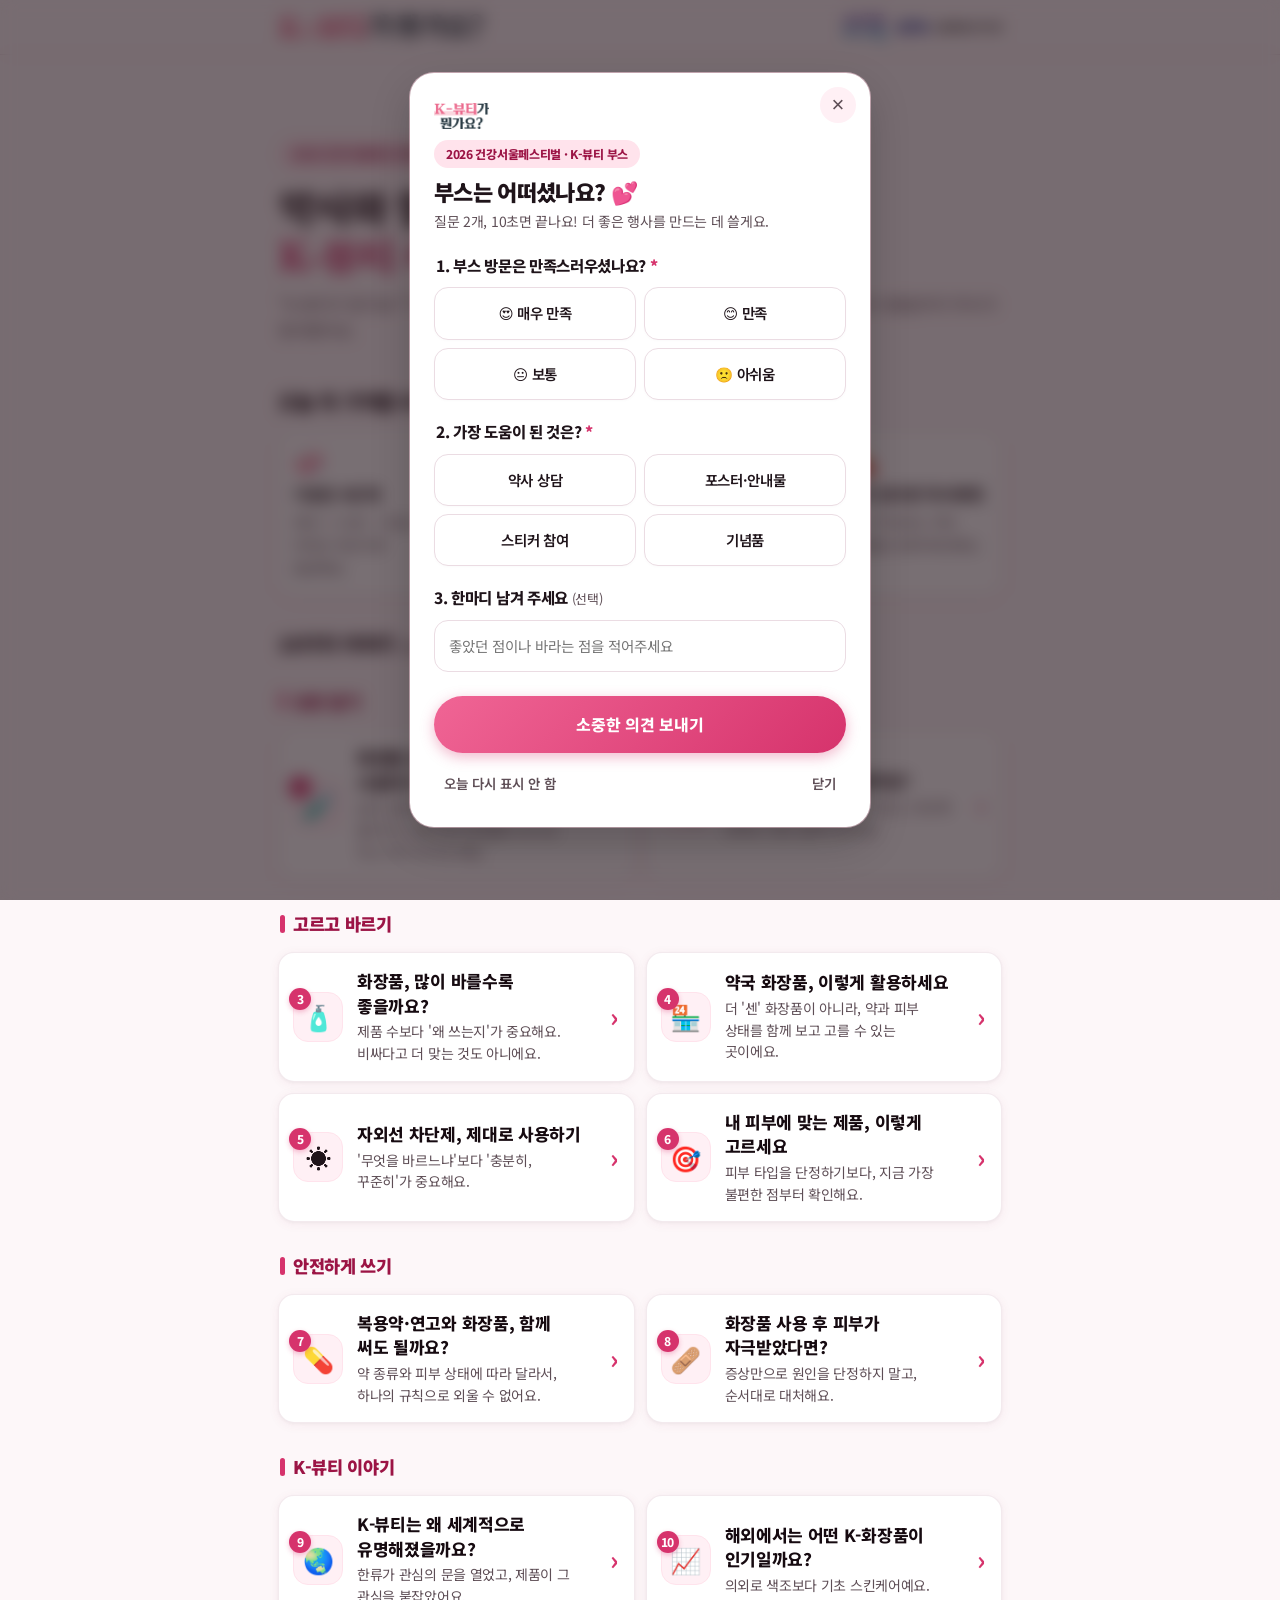
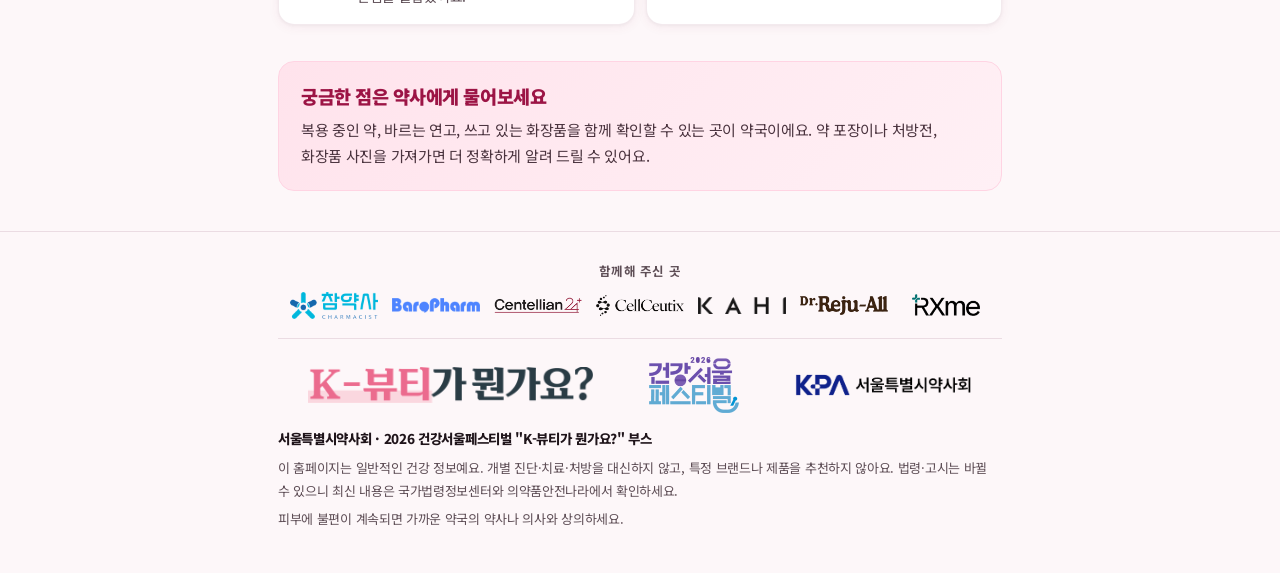
==== index.html @ fcad5fd5 "Footer: one-line booth logo, wider spacing Co-Authored-By: Claude Opus 5.5 (1M context) <noreply@ant" ====
<!doctype html>
<html lang="ko">
<head>
<meta charset="utf-8">
<meta name="viewport" content="width=device-width, initial-scale=1, viewport-fit=cover">
<title>약사와 함께 읽는 K-뷰티</title>
<meta name="description" content="K-뷰티 부스에서 본 내용, 자세히 만나보세요. 서울특별시약사회가 정리한 화장품 성분·사용법 안내예요.">
<meta property="og:title" content="약사와 함께 읽는 K-뷰티">
<meta property="og:image" content="https://spafesta.github.io/kbeauty2026/assets/og-image.png">
<meta property="og:image:width" content="1200">
<meta property="og:image:height" content="630">
<meta name="twitter:card" content="summary_large_image">
<meta name="twitter:image" content="https://spafesta.github.io/kbeauty2026/assets/og-image.png">
<meta property="og:description" content="K-뷰티 부스에서 본 내용, 자세히 만나보세요. 서울특별시약사회가 정리한 화장품 성분·사용법 안내예요.">
<meta name="theme-color" content="#fff8fa">
<link rel="icon" href="assets/icon.svg" type="image/svg+xml">
<link rel="preconnect" href="https://fonts.googleapis.com">
<link rel="preconnect" href="https://fonts.gstatic.com" crossorigin>
<link rel="stylesheet" href="https://fonts.googleapis.com/css2?family=Noto+Sans+KR:wght@400;500;700;900&display=swap">
<link rel="stylesheet" href="https://fonts.googleapis.com/css2?family=Hahmlet:wght@700&display=swap&text=%EC%95%BD%EC%82%AC%EC%99%80%20%ED%95%A8%EA%BB%98%20%EC%9D%BD%EB%8A%94K-%EB%B7%B0%ED%8B%B0%EC%82%AC%EC%9A%A9%EC%84%A4%EB%AA%85%EC%84%9C">
<link rel="stylesheet" href="assets/style.css?v=1016d">
<script>
/* 예전 주소(index.html#routine)로 들어와도 해당 이야기로 보내 줘요 */
(function () {
  var id = decodeURIComponent(location.hash.slice(1));
  if (/^(ingredients|ingredients-more|routine|pharmacy|sunscreen|skin-concerns|medicine|irritation|why-kbeauty|popular)$/.test(id)) location.replace(id + '.html');
})();
</script>
</head>
<body>
<a class="skip" href="#main">본문 바로가기</a>
<header class="appbar">
<div class="wrap appbar-in">
<a class="brand" href="index.html"><img src="assets/logo-kbeauty-1line.png" alt="K-뷰티가 뭔가요?" class="bar-kb"></a>
<div class="bar-orgs"><img src="assets/logo-festival.png" alt="2026 건강서울페스티벌" class="bar-fest"><img src="assets/logo-kpa.png" alt="서울특별시약사회" class="bar-kpa"></div>
</div>
</header>

<main id="main" class="wrap">
<section class="hero">
<span class="eyebrow">2026 건강서울페스티벌 · 서울특별시약사회 "K-뷰티가 뭔가요?" 부스</span>
<h1>약사와 함께 읽는<br><span>K-뷰티 사용 설명서</span></h1>
<p class="lead">"K-뷰티가 뭔가요?" 부스에서 본 내용을 여기서 자세히 만나보세요. 화장품 성분부터 올바른 사용법까지 약사가 정리했어요.</p>
</section>

<h2 class="sec-title">오늘 꼭 기억할 4가지</h2>
<ul class="key-grid">
<li><span class="ic" aria-hidden="true">🧼</span><b>기본은 4단계</b>세안 → 수분 → 보습 → 자외선 차단이면 충분해요.</li>
<li><span class="ic" aria-hidden="true">🧪</span><b>새 제품은 하나씩</b>팔 안쪽에 먼저 발라 보고, 한 번에 하나씩 시작해요.</li>
<li><span class="ic" aria-hidden="true">☀️</span><b>선크림은 넉넉히</b>얼굴 전체에 손가락 두 마디, 야외에선 약 2시간마다.</li>
<li><span class="ic" aria-hidden="true">💊</span><b>약이 있다면 약사에게</b>먹는 약·바르는 약과 화장품은 함께 확인해요.</li>
</ul>

<h2 class="sec-title">10가지 이야기 <small>궁금한 주제를 눌러 보세요</small></h2>

<p class="group-label">성분 알기</p>
<div class="cards">
<a class="tcard" href="ingredients.html"><span class="ico" aria-hidden="true">🧪<em>1</em></span><span><b>화장품 성분, 제대로 알고 사용하기</b><small>같은 성분도 어디에, 얼마나 들어가느냐에 따라 화장품이 되기도 하고 약이 되기도 해요.</small></span></a>
<a class="tcard" href="ingredients-more.html"><span class="ico" aria-hidden="true">🔍<em>2</em></span><span><b>성분, 조금 더 알아볼까요?</b><small>이름이 달라도 같은 성분이 있고, 비슷해 보여도 다른 성분이 있어요.</small></span></a>
</div>

<p class="group-label">고르고 바르기</p>
<div class="cards">
<a class="tcard" href="routine.html"><span class="ico" aria-hidden="true">🧴<em>3</em></span><span><b>화장품, 많이 바를수록 좋을까요?</b><small>제품 수보다 '왜 쓰는지'가 중요해요. 비싸다고 더 맞는 것도 아니에요.</small></span></a>
<a class="tcard" href="pharmacy.html"><span class="ico" aria-hidden="true">🏪<em>4</em></span><span><b>약국 화장품, 이렇게 활용하세요</b><small>더 '센' 화장품이 아니라, 약과 피부 상태를 함께 보고 고를 수 있는 곳이에요.</small></span></a>
<a class="tcard" href="sunscreen.html"><span class="ico" aria-hidden="true">☀️<em>5</em></span><span><b>자외선 차단제, 제대로 사용하기</b><small>'무엇을 바르느냐'보다 '충분히, 꾸준히'가 중요해요.</small></span></a>
<a class="tcard" href="skin-concerns.html"><span class="ico" aria-hidden="true">🎯<em>6</em></span><span><b>내 피부에 맞는 제품, 이렇게 고르세요</b><small>피부 타입을 단정하기보다, 지금 가장 불편한 점부터 확인해요.</small></span></a>
</div>

<p class="group-label">안전하게 쓰기</p>
<div class="cards">
<a class="tcard" href="medicine.html"><span class="ico" aria-hidden="true">💊<em>7</em></span><span><b>복용약·연고와 화장품, 함께 써도 될까요?</b><small>약 종류와 피부 상태에 따라 달라서, 하나의 규칙으로 외울 수 없어요.</small></span></a>
<a class="tcard" href="irritation.html"><span class="ico" aria-hidden="true">🩹<em>8</em></span><span><b>화장품 사용 후 피부가 자극받았다면?</b><small>증상만으로 원인을 단정하지 말고, 순서대로 대처해요.</small></span></a>
</div>

<p class="group-label">K-뷰티 이야기</p>
<div class="cards">
<a class="tcard" href="why-kbeauty.html"><span class="ico" aria-hidden="true">🌏<em>9</em></span><span><b>K-뷰티는 왜 세계적으로 유명해졌을까요?</b><small>한류가 관심의 문을 열었고, 제품이 그 관심을 붙잡았어요.</small></span></a>
<a class="tcard" href="popular.html"><span class="ico" aria-hidden="true">📈<em>10</em></span><span><b>해외에서는 어떤 K-화장품이 인기일까요?</b><small>의외로 색조보다 기초 스킨케어예요.</small></span></a>
</div>

<section class="ask">
<h2>궁금한 점은 약사에게 물어보세요</h2>
<p>복용 중인 약, 바르는 연고, 쓰고 있는 화장품을 함께 확인할 수 있는 곳이 약국이에요. 약 포장이나 처방전, 화장품 사진을 가져가면 더 정확하게 알려 드릴 수 있어요.</p>
</section>
</main>

<footer class="foot"><div class="wrap">
<section class="sponsors" aria-label="함께해 주신 곳"><p class="sp-title">함께해 주신 곳</p><ul class="sp-list"><li><img src="assets/sponsors/01-charmacist.png" alt="참약사" loading="lazy"></li><li><img src="assets/sponsors/02-baropharm.png" alt="바로팜" loading="lazy"></li><li><img src="assets/sponsors/03-centellian24.png" alt="센텔리안24" loading="lazy"></li><li><img src="assets/sponsors/04-cellceutix.png" alt="셀슈틱스" loading="lazy"></li><li><img src="assets/sponsors/05-kahi.png" alt="가히" loading="lazy"></li><li><img src="assets/sponsors/06-dr-reju-all.png" alt="닥터리쥬올" loading="lazy"></li><li><img src="assets/sponsors/07-rxme.png" alt="알엑스미" loading="lazy"></li></ul></section>
<div class="logos foot-logos"><img src="assets/logo-kbeauty-1line.png" alt="K-뷰티가 뭔가요?" class="lg-kbs"><img src="assets/logo-festival.png" alt="2026 건강서울페스티벌" class="lg-fest"><img src="assets/logo-kpa.png" alt="서울특별시약사회" class="lg-kpa"></div>
<p class="org">서울특별시약사회 · 2026 건강서울페스티벌 "K-뷰티가 뭔가요?" 부스</p>
<p>이 홈페이지는 일반적인 건강 정보예요. 개별 진단·치료·처방을 대신하지 않고, 특정 브랜드나 제품을 추천하지 않아요. 법령·고시는 바뀔 수 있으니 최신 내용은 국가법령정보센터와 의약품안전나라에서 확인하세요.</p>
<p>피부에 불편이 계속되면 가까운 약국의 약사나 의사와 상의하세요.</p>
</div></footer>
<div class="survey" id="survey" hidden role="dialog" aria-modal="true" aria-labelledby="sv-title">
  <div class="sv-box">
    <button type="button" class="sv-x" id="sv-close" aria-label="닫기">×</button>
    <div id="sv-content">
      <img src="assets/logo-kbeauty.png" alt="K-뷰티가 뭔가요?" class="sv-kb">
<p class="sv-eyebrow">2026 건강서울페스티벌 · K-뷰티 부스</p>
      <h2 id="sv-title">부스는 어떠셨나요? 💕</h2>
      <p class="sv-sub">질문 2개, 10초면 끝나요! 더 좋은 행사를 만드는 데 쓸게요.</p>
      
      <!-- 숨김 iframe으로 백그라운드 전송 (CORS 차단 없이 구글폼에 100% 정상 저장) -->
      <iframe name="sv_hidden_frame" id="sv_hidden_frame" style="display:none;" aria-hidden="true"></iframe>

      <form id="sv-form" action="https://docs.google.com/forms/d/e/1FAIpQLSfaYmOX0_X5eqYm0w0gfnd2gLEqZD7apLxWpa7fwV1RPJ5GwA/formResponse" method="POST" target="sv_hidden_frame">
        <fieldset class="sv-group">
          <legend>1. 부스 방문은 만족스러우셨나요? <span class="req">*</span></legend>
          <div class="sv-opts">
            <label><input type="radio" name="entry.274961324" value="매우 만족" required><span>😍 매우 만족</span></label>
            <label><input type="radio" name="entry.274961324" value="만족"><span>😊 만족</span></label>
            <label><input type="radio" name="entry.274961324" value="보통"><span>😐 보통</span></label>
            <label><input type="radio" name="entry.274961324" value="아쉬움"><span>🙁 아쉬움</span></label>
          </div>
        </fieldset>

        <fieldset class="sv-group">
          <legend>2. 가장 도움이 된 것은? <span class="req">*</span></legend>
          <div class="sv-opts">
            <label><input type="radio" name="entry.1453852925" value="약사 상담" required><span>약사 상담</span></label>
            <label><input type="radio" name="entry.1453852925" value="포스터·안내물"><span>포스터·안내물</span></label>
            <label><input type="radio" name="entry.1453852925" value="스티커 참여"><span>스티커 참여</span></label>
            <label><input type="radio" name="entry.1453852925" value="기념품"><span>기념품</span></label>
          </div>
        </fieldset>

        <div class="sv-group">
          <label class="sv-text" for="sv-q3">3. 한마디 남겨 주세요 <small>(선택)</small></label>
          <input id="sv-q3" name="entry.917182338" type="text" maxlength="200" placeholder="좋았던 점이나 바라는 점을 적어주세요">
        </div>

        <button type="submit" class="sv-send" id="sv-btn">소중한 의견 보내기</button>
        <div class="sv-foot-btns">
          <button type="button" class="sv-today" id="sv-today">오늘 다시 표시 안 함</button>
          <button type="button" class="sv-close-btn" id="sv-close-text">닫기</button>
        </div>
      </form>
    </div>

    <div id="sv-done" hidden class="sv-done-box">
      <div class="sv-heart">💖</div>
      <h3>소중한 의견 고마워요!</h3>
      <p>보내주신 피드백은 더 유익하고 친절한 부스를 만드는 데 큰 힘이 돼요.</p>
    </div>
  </div>
</div>

<script>
(function () {
  var KEY = "kb2026-survey-done";
  var box = document.getElementById("survey");
  var form = document.getElementById("sv-form");
  var content = document.getElementById("sv-content");
  var done = document.getElementById("sv-done");

  function getTodayStr() {
    var d = new Date();
    var m = (d.getMonth() + 1).toString().padStart(2, '0');
    var day = d.getDate().toString().padStart(2, '0');
    return d.getFullYear() + '-' + m + '-' + day;
  }

  function shouldHide() {
    try {
      if (location.search.indexOf("survey") !== -1 || location.search.indexOf("test") !== -1) {
        localStorage.removeItem(KEY);
        return false;
      }
      var val = localStorage.getItem(KEY);
      if (!val) return false;
      if (val === "sent") return true;         // 이미 제출 완료
      if (val === getTodayStr()) return true;  // 오늘 다시 표시 안 함 설정됨
      return false;
    } catch (e) {
      return false;
    }
  }

  // 단순 닫기 (새로고침하면 다시 뜸)
  function closeTemp() {
    box.hidden = true;
    document.body.classList.remove("sv-lock");
  }

  // 오늘 다시 보지 않기
  function closeForToday() {
    box.hidden = true;
    document.body.classList.remove("sv-lock");
    try { localStorage.setItem(KEY, getTodayStr()); } catch (e) {}
  }

  if (shouldHide()) return;

  setTimeout(function () { 
    box.hidden = false; 
    document.body.classList.add("sv-lock"); 
  }, 700);

  // X버튼, 닫기 텍스트, 배경 클릭, ESC 키는 단순 닫기 (새로고침 시 다시 노출)
  document.getElementById("sv-close").onclick = closeTemp;
  document.getElementById("sv-close-text").onclick = closeTemp;
  box.addEventListener("click", function (e) { if (e.target === box) closeTemp(); });
  document.addEventListener("keydown", function (e) { if (e.key === "Escape" && !box.hidden) closeTemp(); });

  // 오늘 다시 표시 안 함 버튼
  document.getElementById("sv-today").onclick = closeForToday;

  // 폼 전송: 브라우저 기본 전송이 hidden iframe을 타겟으로 실행됨
  var submitted = false;
  form.addEventListener("submit", function () {
    submitted = true;
    var btn = document.getElementById("sv-btn");
    btn.disabled = true;
    btn.textContent = "전송하는 중...";

    // 완료 화면 전환 및 영구 제출완료 마킹
    content.hidden = true;
    done.hidden = false;
    try { localStorage.setItem(KEY, "sent"); } catch (e) {}
    setTimeout(function () {
      box.hidden = true;
      document.body.classList.remove("sv-lock");
    }, 1800);
  });
})();
</script>
</body>
</html>
---- assets/style.css ----
/* 약사와 함께 읽는 K-뷰티 — 모바일 우선 초고가독성 디자인 시스템
   구조: 1.토큰 2.기본 3.상단바 4.홈 5.주제 헤더 6.본문 부품(가독성 강화) 7.하단 8.PC 반응형 */

/* 1. 디자인 토큰 */
:root {
  --bg: #fdf7f9;
  --surface: #ffffff;
  --ink: #1f141a;          /* 본문 텍스트: 선명하고 짙은 웜블랙 (가독성 최우선) */
  --muted: #5e4e56;        /* 보조 텍스트: 대비 강화 (흐릿함 제거) */
  --line: #ebdce3;
  --brand: #d6336c;
  --brand-deep: #9c1445;
  --brand-soft: #ffe3ec;
  --brand-tint: #fff0f5;
  --warn: #c2410c;
  --warn-soft: #fff3eb;
  --ok: #238551;
  --ok-soft: #eafaf1;
  --danger: #c92a2a;
  --radius: 16px;
  --shadow: 0 2px 12px rgba(130, 30, 75, .06), 0 1px 3px rgba(0, 0, 0, .04);
  --font: "Noto Sans KR", -apple-system, BlinkMacSystemFont, "Apple SD Gothic Neo", "Malgun Gothic", system-ui, sans-serif;
  --bar-h: 54px;
  color-scheme: light;
}

/* 2. 기본 & 모바일 타이포그래피 */
* { box-sizing: border-box; }
html {
  -webkit-text-size-adjust: 100%;
  scroll-behavior: smooth;
  scroll-padding-top: calc(var(--bar-h) + 54px);
}
body {
  margin: 0;
  background: var(--bg);
  color: var(--ink);
  font-family: var(--font);
  font-size: 16.5px;
  line-height: 1.8;
  letter-spacing: -0.018em;  /* 한글 특유의 글자 벌어짐을 잡아주어 독서 피로도 감소 */
  word-break: keep-all;
  overflow-wrap: break-word;
  -webkit-tap-highlight-color: transparent;
}
img, svg { max-width: 100%; }
a { color: var(--brand-deep); text-underline-offset: 3px; }
a:focus-visible, button:focus-visible, summary:focus-visible { outline: 3px solid var(--brand); outline-offset: 2px; border-radius: 8px; }
h1, h2, h3, h4 { margin: 0; line-height: 1.4; text-wrap: balance; letter-spacing: -0.025em; }
p { margin: 0 0 14px; }
ul, ol { margin: 0 0 14px; }
b, strong { font-weight: 700; color: #160a10; }
.wrap { width: 100%; max-width: 660px; margin: 0 auto; padding-inline: 18px; }
.skip { position: absolute; left: -999px; top: 0; background: #fff; padding: 8px 12px; z-index: 50; }
.skip:focus { left: 8px; }
.note { font-size: 14.5px; color: var(--muted); line-height: 1.65; margin: 8px 0 14px; }
@media (prefers-reduced-motion: reduce) { html { scroll-behavior: auto; } * { animation: none !important; transition: none !important; } }

/* 3. 상단 고정바 (앱바 & 목차 칩) */
.appbar {
  position: sticky;
  top: 0;
  z-index: 30;
  background: rgba(253, 247, 249, .95);
  backdrop-filter: blur(14px);
  -webkit-backdrop-filter: blur(14px);
  border-bottom: 1px solid var(--line);
  padding-top: env(safe-area-inset-top, 0px);
}
.appbar-in { display: flex; align-items: center; gap: 10px; height: var(--bar-h); }
.brand { display: flex; align-items: center; gap: 8px; color: var(--ink); text-decoration: none; font-size: 15px; font-weight: 500; min-width: 0; }
.brand svg { width: 24px; height: 24px; color: var(--brand); flex: none; }
.brand b { color: var(--brand); font-weight: 900; }
.back {
  display: grid;
  place-items: center;
  width: 42px;
  height: 42px;
  border-radius: 50%;
  background: var(--surface);
  border: 1px solid var(--line);
  box-shadow: 0 2px 6px rgba(0, 0, 0, .04);
  color: var(--ink);
  text-decoration: none;
  font-size: 22px;
  font-weight: 700;
  flex: none;
}
.back:active { transform: scale(.95); }
.appbar-title { flex: 1; min-width: 0; font-size: 15px; font-weight: 700; white-space: nowrap; overflow: hidden; text-overflow: ellipsis; }
.appbar-pos { flex: none; font-size: 13px; font-weight: 700; color: var(--brand-deep); background: var(--brand-soft); border-radius: 999px; padding: 3px 12px; font-variant-numeric: tabular-nums; }
.progress { height: 3px; background: transparent; }
.progress i { display: block; height: 100%; width: 0; background: linear-gradient(90deg, #f06595, var(--brand)); transition: width .1s linear; }

/* 가로 스크롤 목차 칩 */
.toc { display: flex; gap: 8px; overflow-x: auto; padding: 9px 18px 11px; max-width: 660px; margin: 0 auto; scrollbar-width: none; }
.toc::-webkit-scrollbar { display: none; }
.toc a {
  flex: none;
  padding: 6px 14px;
  border-radius: 999px;
  background: var(--surface);
  border: 1px solid var(--line);
  color: var(--muted);
  text-decoration: none;
  font-size: 13.5px;
  font-weight: 600;
  white-space: nowrap;
  max-width: 220px;
  overflow: hidden;
  text-overflow: ellipsis;
  box-shadow: 0 1px 3px rgba(0, 0, 0, .03);
  transition: all .15s ease;
}
.toc a.on {
  background: var(--brand);
  border-color: var(--brand);
  color: #fff;
  font-weight: 700;
  box-shadow: 0 3px 8px rgba(214, 51, 108, .3);
}
.toc:empty { display: none; }

/* 4. 홈 화면 (index.html) */
.hero { padding: 26px 0 10px; }
.eyebrow {
  display: inline-block;
  font-size: 12.5px;
  font-weight: 700;
  color: var(--brand-deep);
  background: var(--brand-soft);
  border-radius: 999px;
  padding: 4px 14px;
  margin-bottom: 12px;
  letter-spacing: -0.01em;
}
.hero h1 { font-size: clamp(30px, 8.8vw, 40px); font-weight: 900; letter-spacing: -.03em; line-height: 1.25; margin-bottom: 12px; }
.hero h1 span { background: linear-gradient(120deg, #e64980, var(--brand-deep)); -webkit-background-clip: text; background-clip: text; color: transparent; }
.lead { color: var(--muted); font-size: 16px; line-height: 1.65; margin: 0; }

.sec-title { font-size: 20px; font-weight: 900; margin: 34px 0 14px; display: flex; align-items: baseline; gap: 8px; letter-spacing: -.02em; }
.sec-title small { font-size: 13.5px; font-weight: 500; color: var(--muted); }

/* 오늘 꼭 기억할 4가지 타일 */
.key-grid { display: grid; grid-template-columns: 1fr 1fr; gap: 10px; list-style: none; margin: 0; padding: 0; }
.key-grid li {
  background: var(--surface);
  border-radius: var(--radius);
  padding: 16px 14px 14px;
  box-shadow: var(--shadow);
  border: 1px solid rgba(235, 220, 227, .6);
  font-size: 14px;
  line-height: 1.65;
  color: var(--muted);
}
.key-grid li b { display: block; color: var(--ink); font-size: 16px; margin-bottom: 4px; font-weight: 800; }
.key-grid .ic { display: block; font-size: 26px; line-height: 1; margin-bottom: 8px; }

/* 10가지 이야기 섹션 헤더 & 카드 */
.group-label {
  font-size: 17.5px;
  font-weight: 900;
  color: var(--brand-deep);
  margin: 28px 2px 12px;
  letter-spacing: -.02em;
  display: flex;
  align-items: center;
  gap: 8px;
}
.group-label::before {
  content: "";
  display: inline-block;
  width: 5px;
  height: 18px;
  background: var(--brand);
  border-radius: 3px;
}
.cards { display: grid; gap: 11px; }
.tcard {
  display: grid;
  grid-template-columns: 50px 1fr 20px;
  gap: 14px;
  align-items: center;
  background: var(--surface);
  border-radius: var(--radius);
  padding: 16px 16px 16px 14px;
  box-shadow: var(--shadow);
  border: 1px solid rgba(235, 220, 227, .6);
  color: var(--ink);
  text-decoration: none;
  transition: transform .15s ease, box-shadow .15s ease;
}
.tcard:active { transform: scale(.985); background: #fffcfd; }
.tcard .ico {
  width: 50px;
  height: 50px;
  border-radius: 15px;
  background: var(--brand-tint);
  border: 1px solid var(--brand-soft);
  display: grid;
  place-items: center;
  font-size: 25px;
  position: relative;
}
.tcard .ico em {
  position: absolute;
  top: -5px;
  left: -5px;
  min-width: 22px;
  height: 22px;
  border-radius: 999px;
  background: var(--brand);
  color: #fff;
  font: 800 12px/22px var(--font);
  text-align: center;
  padding: 0 4px;
  box-shadow: 0 2px 5px rgba(214, 51, 108, .3);
}
.tcard b { display: block; font-size: 17px; line-height: 1.45; margin-bottom: 3px; font-weight: 800; }
.tcard small { display: block; font-size: 14px; line-height: 1.55; color: var(--muted); }
.tcard::after { content: "›"; font-size: 26px; color: var(--brand); font-weight: 700; text-align: right; }

.ask {
  margin-top: 36px;
  padding: 22px;
  border-radius: var(--radius);
  background: linear-gradient(135deg, #ffe3ec, #fff0f5);
  border: 1px solid #ffd4e3;
}
.ask h2 { font-size: 18.5px; font-weight: 900; margin-bottom: 8px; color: var(--brand-deep); }
.ask p:last-child { margin: 0; font-size: 15px; line-height: 1.7; color: #4a333e; }

/* 5. 주제 상세 페이지 헤더 */
.thead { padding: 24px 0 8px; }
.thead .ico {
  width: 56px;
  height: 56px;
  border-radius: 18px;
  background: var(--surface);
  border: 1px solid var(--line);
  box-shadow: var(--shadow);
  display: grid;
  place-items: center;
  font-size: 28px;
  margin-bottom: 12px;
}
.thead .tag-n { display: inline-block; font-size: 13px; font-weight: 800; color: var(--brand); margin-bottom: 6px; }
.thead h1 { font-size: clamp(24px, 6.8vw, 30px); font-weight: 900; letter-spacing: -.03em; margin-bottom: 8px; }
.thead .lead { font-size: 16px; color: var(--muted); line-height: 1.65; }

/* 🌟 핵심 3줄 요약 박스 (시인성 극대화) */
.keybox {
  margin-top: 20px;
  background: linear-gradient(165deg, #d6336c 0%, #9c1445 100%);
  color: #ffffff;
  border-radius: var(--radius);
  padding: 20px 20px 10px;
  box-shadow: 0 10px 26px rgba(156, 20, 69, .24);
}
.kb-title {
  font-size: 13px;
  font-weight: 800;
  letter-spacing: .08em;
  color: #ffdce6;
  margin-bottom: 12px;
  text-transform: uppercase;
  display: flex;
  align-items: center;
  gap: 6px;
}
.kb-title::before { content: "★"; font-size: 14px; color: #ffec99; }
.keybox ol { list-style: none; counter-reset: kb; padding: 0; margin: 0; }
.keybox li {
  counter-increment: kb;
  position: relative;
  padding-left: 34px;
  margin-bottom: 14px;
  font-size: 16.5px;
  line-height: 1.7;
  color: #fffafc;
}
.keybox li::before {
  content: counter(kb);
  position: absolute;
  left: 0;
  top: 2px;
  width: 24px;
  height: 24px;
  border-radius: 50%;
  background: #ffffff;
  color: var(--brand-deep);
  font-size: 13px;
  font-weight: 900;
  display: grid;
  place-items: center;
  box-shadow: 0 2px 5px rgba(0, 0, 0, .15);
}
.keybox b {
  color: #fff;
  font-weight: 800;
  background: rgba(255, 255, 255, .22);
  border-radius: 4px;
  padding: 1px 5px;
}

/* 본문 섹션 및 제목 */
main > section, .block { margin-top: 34px; }
main > section > h3 {
  font-size: 19.5px;
  font-weight: 900;
  margin-bottom: 14px;
  padding-left: 12px;
  border-left: 4px solid var(--brand);
  line-height: 1.35;
  letter-spacing: -.02em;
}
h4 { font-size: 17px; font-weight: 800; margin-bottom: 6px; color: var(--ink); }

/* 6. 본문 부품 디자인 (모바일 가독성 특화) */
.card {
  background: var(--surface);
  border-radius: var(--radius);
  padding: 18px 16px;
  box-shadow: var(--shadow);
  border: 1px solid rgba(235, 220, 227, .6);
  min-width: 0;
}
.card p:last-child { margin-bottom: 0; }
.card p { font-size: 15.5px; line-height: 1.75; }
.grid2, .grid3, .stack { display: grid; gap: 12px; margin-bottom: 14px; }

.pill {
  display: inline-block;
  font-size: 12.5px;
  font-weight: 700;
  color: var(--brand-deep);
  background: var(--brand-soft);
  border-radius: 999px;
  padding: 2px 11px;
  margin-left: 4px;
  vertical-align: middle;
  line-height: 1.7;
}
.card > .pill { display: table; margin: 0 0 8px; }
.pill.strong { background: var(--brand); color: #fff; }
.big { display: block; font-size: 30px; font-weight: 900; color: var(--brand); line-height: 1.2; margin-bottom: 2px; }

.warn-line {
  font-size: 15px !important;
  line-height: 1.65;
  background: var(--warn-soft);
  border-left: 4px solid var(--warn);
  border-radius: 0 12px 12px 0;
  padding: 12px 14px;
  margin-top: 12px;
  color: #7c2d12;
}
.warn-line b { color: var(--warn); margin-right: 6px; font-weight: 800; }

/* 🌟 모바일 표: 카드형 2열 그리드로 정보 정돈 */
.table-wrap { margin-bottom: 14px; }
table { width: 100%; border-collapse: separate; border-spacing: 0 10px; }
thead { display: none; }
tbody, tr, th, td { display: block; }
tbody tr {
  background: var(--surface);
  border-radius: 14px;
  padding: 14px 16px;
  box-shadow: var(--shadow);
  border: 1px solid rgba(235, 220, 227, .7);
  margin-bottom: 10px;
}
tbody th {
  font-size: 17px;
  font-weight: 800;
  text-align: left;
  margin-bottom: 6px;
  padding-bottom: 6px;
  border-bottom: 1px solid var(--line);
  color: var(--brand-deep);
}
tbody td {
  display: grid;
  grid-template-columns: 86px 1fr;
  align-items: baseline;
  gap: 8px;
  font-size: 15px;
  line-height: 1.65;
  padding: 6px 0;
  border-bottom: 1px dashed rgba(235, 220, 227, .7);
}
tbody td:last-child { border-bottom: none; }
tbody td::before {
  content: attr(data-label);
  font-size: 12px;
  font-weight: 700;
  color: var(--brand-deep);
  background: var(--brand-soft);
  border-radius: 6px;
  padding: 2px 6px;
  text-align: center;
  display: inline-block;
  white-space: nowrap;
}
tbody tr > td:first-child:not([data-label="성분"]) {
  font-size: 16px;
  font-weight: 800;
  color: var(--ink);
  grid-template-columns: 1fr;
  border-bottom: 1px solid var(--line);
  margin-bottom: 4px;
  padding-bottom: 6px;
}
tbody tr > td:first-child:not([data-label="성분"])::before { display: none; }

/* 체크 / 엑스 리스트 */
.check, .no { list-style: none; padding: 0; margin: 0 0 14px; }
.check li, .no li { position: relative; padding-left: 30px; margin-bottom: 11px; font-size: 15.5px; line-height: 1.7; }
.check li::before, .no li::before {
  position: absolute;
  left: 0;
  top: 3px;
  width: 22px;
  height: 22px;
  border-radius: 50%;
  display: grid;
  place-items: center;
  font-size: 13px;
  font-weight: 900;
  color: #fff;
  line-height: 1;
}
.check li::before { content: "✓"; background: var(--ok); box-shadow: 0 2px 4px rgba(35, 133, 81, .25); }
.no li::before { content: "✕"; background: var(--warn); box-shadow: 0 2px 4px rgba(194, 65, 12, .25); }

/* 성분 등호/부등호 리스트 */
.eq { list-style: none; padding: 0; margin: 0 0 14px; display: grid; gap: 9px; }
.eq li {
  background: var(--surface);
  border-radius: 12px;
  padding: 12px 16px;
  box-shadow: var(--shadow);
  border: 1px solid rgba(235, 220, 227, .6);
  font-size: 15.5px;
  display: flex;
  align-items: center;
  gap: 6px;
  flex-wrap: wrap;
}
.eq li b { color: var(--ink); font-size: 16px; }
.eq li span { display: inline-block; min-width: 26px; text-align: center; font-weight: 900; color: var(--ok); font-size: 18px; }
.eq.ne li span { color: var(--warn); font-size: 19px; }

/* 단계 안내 (Steps) */
.steps { list-style: none; counter-reset: s; padding: 0; margin: 0 0 14px; position: relative; }
.steps li { counter-increment: s; position: relative; padding: 0 0 20px 48px; }
.steps li::before {
  content: counter(s);
  position: absolute;
  left: 0;
  top: 0;
  width: 34px;
  height: 34px;
  border-radius: 50%;
  background: var(--brand);
  color: #fff;
  display: grid;
  place-items: center;
  font-weight: 800;
  font-size: 15px;
  z-index: 1;
  box-shadow: 0 3px 8px rgba(214, 51, 108, .28);
}
.steps li::after {
  content: "";
  position: absolute;
  left: 16px;
  top: 36px;
  bottom: 2px;
  width: 2px;
  background: #f8c0d3;
}
.steps li:last-child { padding-bottom: 0; }
.steps li:last-child::after { display: none; }
.steps b { display: block; font-size: 17px; line-height: 1.5; padding-top: 3px; font-weight: 800; }
.steps span { display: block; font-size: 15px; color: var(--muted); line-height: 1.7; margin-top: 2px; }

/* O/X 퀴즈 리스트 */
.ox { list-style: none; padding: 0; margin: 0 0 14px; display: grid; gap: 9px; }
.ox li {
  position: relative;
  background: var(--surface);
  border-radius: 14px;
  padding: 14px 16px 14px 54px;
  box-shadow: var(--shadow);
  border: 1px solid rgba(235, 220, 227, .6);
}
.ox li::before {
  position: absolute;
  left: 14px;
  top: 14px;
  width: 30px;
  height: 30px;
  border-radius: 50%;
  display: grid;
  place-items: center;
  font-weight: 900;
  font-size: 16px;
  color: #fff;
  line-height: 1;
}
.ox .x::before { content: "✕"; background: var(--warn); }
.ox .o::before { content: "○"; background: var(--ok); }
.ox b, .ox span { display: block; }
.ox b { font-size: 16px; line-height: 1.5; font-weight: 800; }
.ox span { color: var(--muted); font-size: 14.5px; line-height: 1.65; margin-top: 2px; }

/* 피부 고민 카드 */
.concern { padding: 18px 16px; }
.concern p { font-size: 15.5px; line-height: 1.7; margin-bottom: 10px; }
.concern p:last-child { margin-bottom: 0; }
.concern h4 { color: var(--brand-deep); margin-bottom: 10px; font-size: 18px; }
.tag {
  display: inline-block;
  font-size: 12px;
  font-weight: 800;
  color: var(--brand-deep);
  background: var(--brand-soft);
  border-radius: 6px;
  padding: 1px 8px;
  margin-right: 6px;
}
.tag.pick { color: #fff; background: var(--ok); }
.tag.care { color: #fff; background: var(--warn); }

/* 자극 단계별 대처 */
.level { border-top: 5px solid var(--ok); }
.level.l2 { border-top-color: #f59f00; }
.level.l3 { border-top-color: var(--danger); }
.level ul { padding-left: 1.1em; font-size: 15px; margin-bottom: 10px; }
.level.l3 h4 { color: var(--danger); font-size: 18px; }

/* 강조 콜아웃 상자 */
.callout {
  background: var(--brand-tint);
  border: 1px solid #ffd4e3;
  border-radius: var(--radius);
  padding: 20px 18px;
}
.callout > h3, .callout > h2 {
  font-size: 18px;
  font-weight: 900;
  margin-bottom: 12px;
  padding: 0;
  border: 0;
  color: var(--brand-deep);
}
.callout > h3::before { content: "💡 "; }
.callout.warn { background: var(--warn-soft); border-color: #ffd8b5; }
.callout.warn > h3 { color: var(--warn); }
.callout.warn > h3::before { content: "⚠️ "; }
.callout.soft > h3::before { content: "🌸 "; }
.callout p, .callout ul { font-size: 15.5px; line-height: 1.75; }
.callout p:last-child, .callout ul:last-child { margin-bottom: 0; }

/* UV 침투 다이어그램 */
.uv {
  position: relative;
  height: 108px;
  border-radius: 14px;
  overflow: hidden;
  margin-bottom: 8px;
  background: var(--surface);
  box-shadow: var(--shadow);
  border: 1px solid var(--line);
}
.uv-layer { position: absolute; left: 0; right: 0; padding: 6px 14px; font-size: 13.5px; font-weight: 700; color: var(--muted); text-align: right; }
.uv-layer.epi { top: 0; height: 45%; background: var(--brand-soft); }
.uv-layer.der { top: 45%; bottom: 0; background: var(--brand-tint); }
.ray { position: absolute; top: 0; width: 62px; border-radius: 0 0 10px 10px; color: #fff; font-weight: 800; font-size: 13.5px; text-align: center; padding-top: 6px; box-shadow: 0 2px 6px rgba(0,0,0,.15); }
.ray.b { left: 16px; height: 45%; background: #f06595; }
.ray.a { left: 90px; height: 92%; background: var(--brand-deep); }

/* 수출 통계 카드 */
.stats { display: grid; gap: 10px; margin-bottom: 8px; }
.stats > div { background: var(--surface); border-radius: var(--radius); padding: 16px 18px; box-shadow: var(--shadow); border: 1px solid var(--line); }
.stats .num { display: block; font-size: 28px; font-weight: 900; color: var(--brand); line-height: 1.3; }
.stats p { margin: 0; font-size: 15px; color: var(--muted); }
.flow { display: flex; flex-wrap: wrap; gap: 8px; font-size: 14px; margin-top: 6px; }
.flow span { background: var(--brand-soft); color: var(--brand-deep); font-weight: 700; border-radius: 999px; padding: 4px 14px; }
.flow span + span::before { content: "→ "; }

/* 수출 품목 막대 차트 */
.bars { display: grid; gap: 14px; margin-bottom: 10px; background: var(--surface); border-radius: var(--radius); padding: 18px 16px; box-shadow: var(--shadow); border: 1px solid var(--line); }
.bars .bar { display: grid; grid-template-columns: 1fr auto; gap: 5px 10px; font-size: 15.5px; }
.bars .bar .lbl small { display: block; font-size: 13px; color: var(--muted); }
.bars .track { grid-column: 1 / -1; height: 11px; background: var(--brand-tint); border-radius: 999px; overflow: hidden; }
.bars .track i { display: block; height: 100%; background: linear-gradient(90deg, #f06595, var(--brand)); border-radius: 999px; }
.bars b { font-variant-numeric: tabular-nums; color: var(--brand-deep); font-weight: 800; }

/* 🌟 자주 묻는 질문 (아코디언 UI 고도화) */
.faq { margin-top: 32px; }
.faq > h3 { font-size: 19.5px; font-weight: 900; margin-bottom: 14px; padding-left: 12px; border-left: 4px solid var(--brand); }
.qa-item {
  background: var(--surface);
  border-radius: 14px;
  box-shadow: var(--shadow);
  border: 1px solid rgba(235, 220, 227, .7);
  margin-bottom: 10px;
  overflow: hidden;
  transition: all .2s ease;
}
.qa-item > summary {
  list-style: none;
  cursor: pointer;
  position: relative;
  padding: 16px 44px 16px 16px;
  font-weight: 800;
  font-size: 16px;
  line-height: 1.55;
  color: var(--ink);
}
.qa-item > summary::-webkit-details-marker { display: none; }
.qa-item > summary::before {
  content: "Q";
  display: inline-grid;
  place-items: center;
  width: 24px;
  height: 24px;
  border-radius: 7px;
  background: var(--brand);
  color: #fff;
  font-size: 13px;
  font-weight: 900;
  margin-right: 8px;
  vertical-align: -2px;
}
.qa-item > summary::after {
  content: "";
  position: absolute;
  right: 18px;
  top: 50%;
  width: 9px;
  height: 9px;
  border-right: 2px solid var(--muted);
  border-bottom: 2px solid var(--muted);
  transform: translateY(-70%) rotate(45deg);
  transition: transform .2s ease;
}
.qa-item[open] > summary::after { transform: translateY(-30%) rotate(-135deg); }
.qa-item[open] > summary { color: var(--brand-deep); border-bottom: 1px solid var(--line); }
.qa-item > p {
  margin: 0;
  padding: 14px 16px 16px;
  font-size: 15.5px;
  line-height: 1.75;
  color: #3b2832;
  background: #fffcfd;
}

/* 참고 자료 토글 */
.refs { margin-top: 26px; font-size: 13.5px; color: var(--muted); line-height: 1.65; }
.refs > summary { cursor: pointer; font-weight: 700; padding: 8px 2px; color: var(--brand-deep); }
.refs ol { padding-left: 1.4em; margin: 6px 0 0; }
.xref { font-weight: 800; text-decoration: underline; text-underline-offset: 3px; }

/* 7. 하단 네비게이션 & 푸터 */
.pager { display: grid; grid-template-columns: 1fr 1fr; gap: 10px; margin-top: 36px; }
.pager a {
  display: block;
  background: var(--surface);
  border-radius: var(--radius);
  box-shadow: var(--shadow);
  border: 1px solid var(--line);
  padding: 14px 14px;
  text-decoration: none;
  color: var(--ink);
  min-height: 80px;
  transition: transform .15s ease;
}
.pager a:active { transform: scale(.98); }
.pager a small { display: block; font-size: 12.5px; font-weight: 800; color: var(--brand); margin-bottom: 3px; }
.pager a b { display: block; font-size: 14.5px; line-height: 1.45; font-weight: 800; }
.pager .next { text-align: right; background: var(--brand); border-color: var(--brand); color: #fff; }
.pager .next small { color: #ffe3ec; }
.pager .next b { color: #fff; }
.pager .only { grid-column: 1 / -1; }
.pager .gap { visibility: hidden; }
.home-link {
  display: block;
  text-align: center;
  margin-top: 14px;
  padding: 14px;
  border-radius: 999px;
  background: var(--brand-soft);
  color: var(--brand-deep);
  font-weight: 800;
  text-decoration: none;
  font-size: 15px;
  box-shadow: 0 2px 6px rgba(214, 51, 108, .12);
}
.home-link:active { transform: scale(.98); }
.foot {
  margin-top: 40px;
  padding: 24px 0 calc(36px + env(safe-area-inset-bottom, 0px));
  border-top: 1px solid var(--line);
  font-size: 13px;
  color: var(--muted);
  line-height: 1.75;
}
.foot .org { font-weight: 800; color: var(--ink); font-size: 13.5px; margin-bottom: 6px; }
.foot p { margin-bottom: 6px; }

/* 8. 부수적 PC 확장 (태블릿 및 데스크톱) */
@media (min-width: 700px) {
  body { font-size: 17px; }
  .wrap, .toc { max-width: 760px; }
  .grid2 { grid-template-columns: 1fr 1fr; }
  .grid3 { grid-template-columns: repeat(3, 1fr); }
  .stats { grid-template-columns: repeat(3, 1fr); }
  .key-grid { grid-template-columns: repeat(4, 1fr); }
  .cards { grid-template-columns: 1fr 1fr; }
  .hero { padding-top: 48px; }
  table { border-spacing: 0; background: var(--surface); border-radius: 14px; overflow: hidden; box-shadow: var(--shadow); }
  thead { display: table-header-group; }
  tbody { display: table-row-group; }
  tr { display: table-row; }
  th, td { display: table-cell; }
  tbody tr { background: none; box-shadow: none; padding: 0; margin: 0; border-radius: 0; }
  th, td, tbody th, tbody td { padding: 13px 18px; text-align: left; border-bottom: 1px solid var(--line); vertical-align: top; font-size: 16px; }
  thead th { background: var(--brand-tint); color: var(--brand-deep); font-size: 14.5px; font-weight: 800; }
  tbody th { margin: 0; border-bottom: 1px solid var(--line); }
  tbody td { display: table-cell; }
  tbody td::before { display: none; }
  tbody tr:last-child > * { border-bottom: 0; }
}

/* 9. 네이티브 만족도 설문 팝업 (모바일 최적화) */
body.sv-lock { overflow: hidden; }
.survey {
  position: fixed;
  inset: 0;
  z-index: 100;
  background: rgba(30, 15, 22, .6);
  backdrop-filter: blur(8px);
  -webkit-backdrop-filter: blur(8px);
  display: flex;
  align-items: flex-end;
  justify-content: center;
  padding: 12px;
  padding-bottom: calc(12px + env(safe-area-inset-bottom, 0px));
  animation: svFadeIn .25s ease-out;
}
.survey[hidden] { display: none; }
@keyframes svFadeIn {
  from { opacity: 0; }
  to { opacity: 1; }
}

.sv-box {
  position: relative;
  width: 100%;
  max-width: 460px;
  max-height: 90vh;
  overflow-y: auto;
  background: #ffffff;
  border-radius: 24px;
  padding: 26px 20px 20px;
  box-shadow: 0 16px 40px rgba(0, 0, 0, .2), 0 0 0 1px rgba(255, 212, 227, .6);
  animation: svSlideUp .3s cubic-bezier(0.16, 1, 0.3, 1);
}
@keyframes svSlideUp {
  from { transform: translateY(30px); opacity: 0; }
  to { transform: translateY(0); opacity: 1; }
}

.sv-x {
  position: absolute;
  top: 14px;
  right: 14px;
  width: 36px;
  height: 36px;
  border-radius: 50%;
  border: 0;
  background: var(--brand-tint, #fff0f5);
  color: var(--muted);
  font-size: 22px;
  line-height: 1;
  display: grid;
  place-items: center;
  cursor: pointer;
  transition: all .15s ease;
}
.sv-x:active { transform: scale(.9); background: var(--brand-soft); }

.sv-eyebrow {
  display: inline-block;
  font-size: 12px;
  font-weight: 800;
  color: var(--brand-deep);
  background: var(--brand-soft);
  border-radius: 999px;
  padding: 3px 12px;
  margin-bottom: 8px;
}
.sv-box h2 {
  font-size: 22px;
  font-weight: 900;
  letter-spacing: -.03em;
  color: var(--ink);
  margin-bottom: 4px;
}
.sv-sub {
  font-size: 14px;
  color: var(--muted);
  margin-bottom: 20px;
  line-height: 1.5;
}

.sv-group {
  border: 0;
  padding: 0;
  margin: 0 0 18px;
}
.sv-group legend, .sv-text {
  font-size: 15.5px;
  font-weight: 800;
  color: var(--ink);
  margin-bottom: 8px;
  display: block;
}
.sv-group .req {
  color: var(--brand);
  font-weight: 900;
}
.sv-text small {
  font-weight: 400;
  color: var(--muted);
}

/* 탭 칩 버튼 (라디오) */
.sv-opts {
  display: grid;
  grid-template-columns: 1fr 1fr;
  gap: 8px;
}
.sv-opts label {
  position: relative;
  display: block;
}
.sv-opts input {
  position: absolute;
  opacity: 0;
  width: 0;
  height: 0;
}
.sv-opts span {
  display: flex;
  align-items: center;
  justify-content: center;
  padding: 12px 8px;
  background: #fff;
  border: 1.5px solid var(--line);
  border-radius: 14px;
  font-size: 14.5px;
  font-weight: 600;
  color: var(--ink);
  cursor: pointer;
  transition: all .15s ease;
  user-select: none;
  box-shadow: 0 1px 3px rgba(0, 0, 0, .02);
}
.sv-opts label:active span {
  transform: scale(.97);
}
.sv-opts input:checked + span {
  background: var(--brand);
  border-color: var(--brand);
  color: #ffffff;
  font-weight: 800;
  box-shadow: 0 4px 12px rgba(214, 51, 108, .3);
  transform: translateY(-1px);
}

/* 한마디 입력창 */
#sv-q3 {
  width: 100%;
  font: inherit;
  font-size: 14.5px;
  padding: 12px 14px;
  border: 1.5px solid var(--line);
  border-radius: 14px;
  background: #fff;
  color: var(--ink);
  outline: none;
  transition: border-color .15s, box-shadow .15s;
}
#sv-q3:focus {
  border-color: var(--brand);
  box-shadow: 0 0 0 3px rgba(214, 51, 108, .15);
}

/* 액션 버튼 */
.sv-send {
  width: 100%;
  font: inherit;
  font-weight: 800;
  font-size: 16px;
  padding: 14px;
  border: 0;
  border-radius: 999px;
  background: linear-gradient(135deg, #f06595 0%, var(--brand) 100%);
  color: #fff;
  cursor: pointer;
  box-shadow: 0 4px 14px rgba(214, 51, 108, .35);
  margin-top: 6px;
  transition: transform .15s, opacity .15s;
}
.sv-send:active {
  transform: scale(.98);
}
.sv-send:disabled {
  opacity: .7;
  cursor: not-allowed;
}

.sv-foot-btns {
  display: flex;
  align-items: center;
  justify-content: space-between;
  margin-top: 10px;
  padding: 0 4px;
}
.sv-today, .sv-close-btn {
  font: inherit;
  font-size: 13.5px;
  font-weight: 600;
  padding: 8px 6px;
  border: 0;
  background: none;
  color: var(--muted);
  cursor: pointer;
  transition: color .15s;
}
.sv-today:hover, .sv-close-btn:hover {
  color: var(--ink);
  text-decoration: underline;
}

/* 완료 화면 애니메이션 */
.sv-done-box {
  text-align: center;
  padding: 24px 10px 14px;
  animation: svFadeIn .3s ease;
}
.sv-heart {
  font-size: 52px;
  line-height: 1;
  margin-bottom: 14px;
  animation: svHeartBeat .8s ease infinite alternate;
}
@keyframes svHeartBeat {
  from { transform: scale(1); }
  to { transform: scale(1.15); }
}
.sv-done-box h3 {
  font-size: 21px;
  font-weight: 900;
  color: var(--brand-deep);
  margin-bottom: 8px;
}
.sv-done-box p {
  font-size: 15px;
  color: var(--muted);
  line-height: 1.6;
  margin: 0;
}

@media (min-width: 640px) {
  .survey {
    align-items: center;
    padding: 20px;
  }
  .sv-box {
    padding: 30px 24px 24px;
  }
}

/* 로고 */
.logos { display: flex; align-items: center; gap: 18px; flex-wrap: wrap; margin-bottom: 14px; }
.lg-fest { height: 64px; width: auto; }
.lg-kpa { height: 22px; width: auto; }
.foot-logos { justify-content: center; margin: 8px 0 14px; }
.foot-logos .lg-fest { height: 48px; } .foot-logos .lg-kpa { height: 18px; }
.sv-logo { height: 16px; width: auto; display: block; margin-bottom: 8px; }
@media (min-width: 900px) { .lg-fest { height: 84px; } .lg-kpa { height: 28px; } }
.lg-kb { display: block; width: 200px; height: auto; margin: 0 0 12px; }
.lg-kbs { height: 48px; width: auto; }
.sv-kb { height: 44px; width: auto; display: block; margin-bottom: 8px; }
@media (min-width: 900px) { .lg-kb { width: 260px; } }
/* 상단바 로고 */
.bar-kb { height: 22px; width: auto; display: block; }
.bar-orgs { margin-left: auto; display: flex; align-items: center; gap: 10px; flex: none; }
.bar-fest { height: 30px; width: auto; }
.bar-kpa { height: 13px; width: auto; }
@media (max-width: 380px) { .bar-kb { height: 18px; } .bar-kpa { height: 11px; } .bar-orgs { gap: 6px; } }
@media (min-width: 900px) { .bar-kb { height: 28px; } .bar-fest { height: 38px; } .bar-kpa { height: 18px; } }
/* 로고 크기 줄임 */
.lg-kb { width: 110px !important; margin-bottom: 8px; }
.bar-kb { height: 16px !important; }
.bar-fest { height: 22px !important; }
.bar-kpa { height: 10px !important; }
.lg-kbs, .foot-logos .lg-fest { height: 28px !important; } .foot-logos .lg-kpa { height: 11px !important; }
.sv-kb { height: 26px !important; }
@media (min-width: 900px) { .lg-kb { width: 140px !important; } .bar-kb { height: 20px !important; } .bar-fest { height: 28px !important; } .bar-kpa { height: 13px !important; } }
.lg-kb { width: 200px !important; } @media (min-width: 900px) { .lg-kb { width: 260px !important; } }
.bar-kb { height: 20px !important; } @media (min-width: 900px) { .bar-kb { height: 26px !important; } }
/* 협찬사 로고 */
.sponsors { margin: 4px 0 18px; padding-bottom: 16px; border-bottom: 1px solid var(--line); text-align: center; }
.sp-title { font-size: 12.5px; font-weight: 700; color: var(--muted); letter-spacing: .02em; margin-bottom: 12px; }
.sp-list { list-style: none; margin: 0 auto; padding: 0; display: flex; flex-wrap: wrap; justify-content: center; align-items: center; gap: 14px 12px; max-width: 100%; }
.sp-list li { flex: 0 0 auto; width: 72px; height: 30px; display: flex; align-items: center; justify-content: center; }
.sp-list img { max-width: 100%; max-height: 22px; width: auto; height: auto; }
.sp-list img[alt="알엑스미"] { max-height: 18px; }
@media (min-width: 900px) { .sp-list { gap: 18px 14px; } .sp-list li { width: 88px; height: 34px; } .sp-list img { max-height: 28px; } .sp-list img[alt="알엑스미"] { max-height: 22px; } }
/* 맨 아래 기관 로고 2배 */
@media (min-width: 900px) {
  .lg-kbs, .foot-logos .lg-fest { height: 56px !important; } .foot-logos .lg-kpa { height: 22px !important; }
  .foot-logos { gap: 14px 28px; }
}
/* 휴대폰: 협찬사 3개 + 4개 */
@media (max-width: 899px) {
  .sp-list { display: grid; grid-template-columns: repeat(12, 1fr); gap: 14px 6px; }
  .sp-list li { width: auto; grid-column: span 3; }
  .sp-list li:nth-child(-n+3) { grid-column: span 4; }
}
@media (max-width: 899px) { .sp-list img { max-width: 70px; max-height: 20px; } .sp-list img[alt="알엑스미"] { max-height: 17px; } }
@media (max-width: 899px) { .sp-list img { max-width: 74px; } .sp-list li:nth-child(-n+3) img { max-width: 92px; max-height: 24px; } }
/* 첫 화면 제목: 로고와 같은 글꼴(Hahmlet) */
.hero h1 { font-family: 'Hahmlet', 'Noto Serif KR', serif; font-weight: 700; letter-spacing: -.02em; line-height: 1.22; }
/* 맨 아래: 한 줄 K-뷰티 로고 + 간격 넓힘 */
.foot-logos { gap: 14px 24px !important; flex-wrap: nowrap; }
.foot-logos .lg-kbs { height: 18px !important; }
@media (min-width: 900px) {
  .foot-logos { gap: 14px 56px !important; }
  .foot-logos .lg-kbs { height: 36px !important; }
}
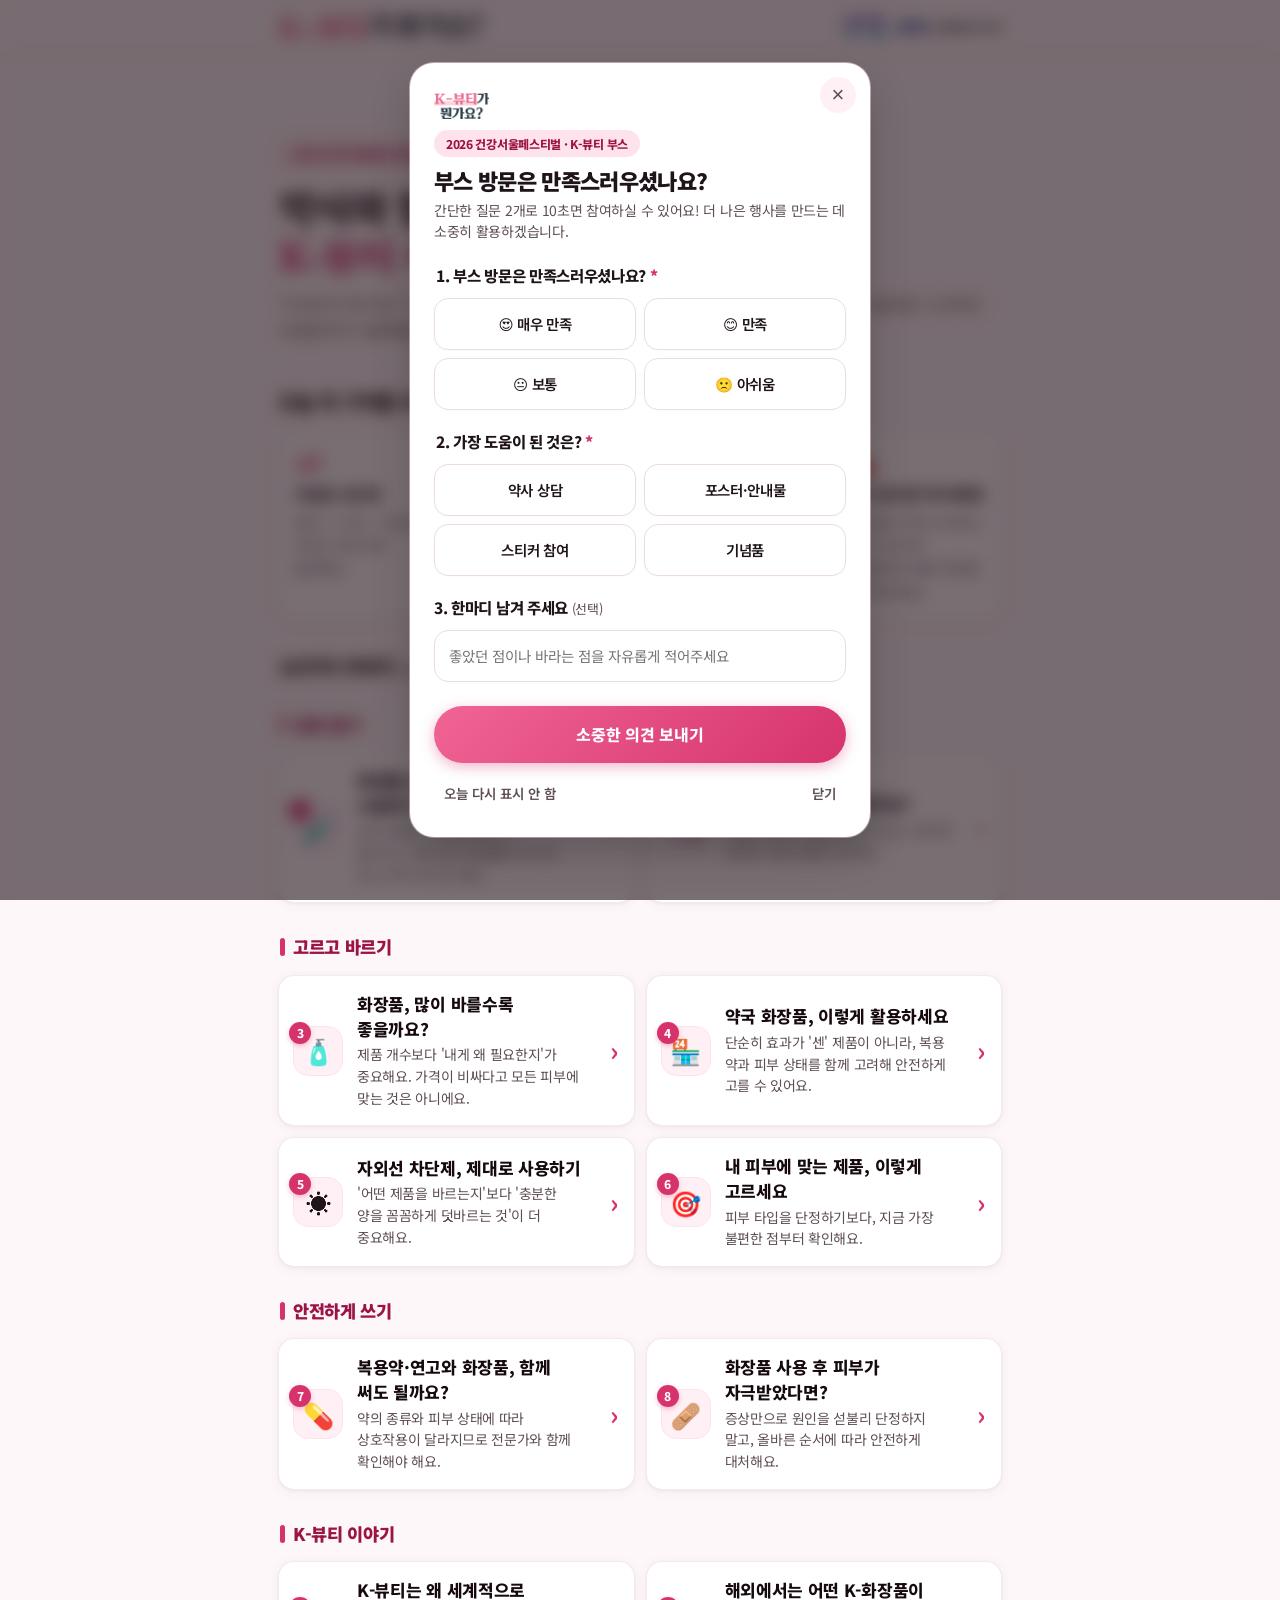
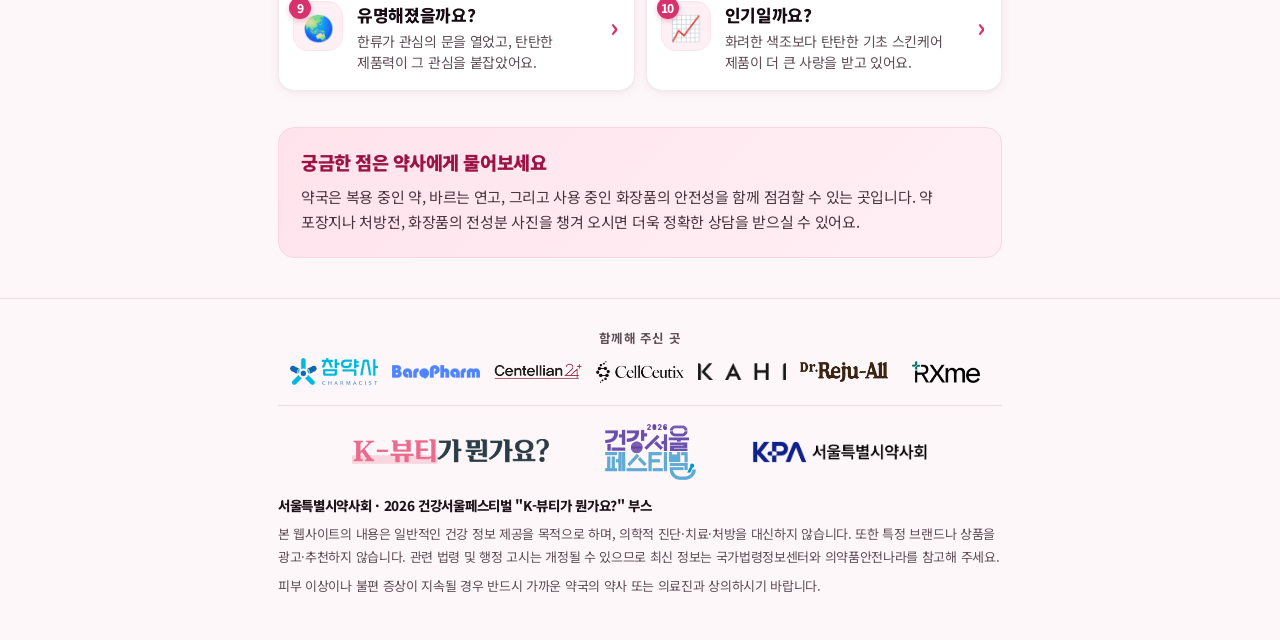
==== commit 38d8715b: "3" ====
--- a/index.html
+++ b/index.html
@@ -4,21 +4,21 @@
 <meta charset="utf-8">
 <meta name="viewport" content="width=device-width, initial-scale=1, viewport-fit=cover">
 <title>약사와 함께 읽는 K-뷰티</title>
-<meta name="description" content="K-뷰티 부스에서 본 내용, 자세히 만나보세요. 서울특별시약사회가 정리한 화장품 성분·사용법 안내예요.">
+<meta name="description" content="K-뷰티 부스에서 본 내용, 더 자세히 만나보세요. 서울특별시약사회가 정리한 화장품 성분과 올바른 사용법 안내입니다.">
 <meta property="og:title" content="약사와 함께 읽는 K-뷰티">
 <meta property="og:image" content="https://spafesta.github.io/kbeauty2026/assets/og-image.png">
 <meta property="og:image:width" content="1200">
 <meta property="og:image:height" content="630">
 <meta name="twitter:card" content="summary_large_image">
 <meta name="twitter:image" content="https://spafesta.github.io/kbeauty2026/assets/og-image.png">
-<meta property="og:description" content="K-뷰티 부스에서 본 내용, 자세히 만나보세요. 서울특별시약사회가 정리한 화장품 성분·사용법 안내예요.">
+<meta property="og:description" content="K-뷰티 부스에서 본 내용, 더 자세히 만나보세요. 서울특별시약사회가 정리한 화장품 성분과 올바른 사용법 안내입니다.">
 <meta name="theme-color" content="#fff8fa">
 <link rel="icon" href="assets/icon.svg" type="image/svg+xml">
 <link rel="preconnect" href="https://fonts.googleapis.com">
 <link rel="preconnect" href="https://fonts.gstatic.com" crossorigin>
 <link rel="stylesheet" href="https://fonts.googleapis.com/css2?family=Noto+Sans+KR:wght@400;500;700;900&display=swap">
 <link rel="stylesheet" href="https://fonts.googleapis.com/css2?family=Hahmlet:wght@700&display=swap&text=%EC%95%BD%EC%82%AC%EC%99%80%20%ED%95%A8%EA%BB%98%20%EC%9D%BD%EB%8A%94K-%EB%B7%B0%ED%8B%B0%EC%82%AC%EC%9A%A9%EC%84%A4%EB%AA%85%EC%84%9C">
-<link rel="stylesheet" href="assets/style.css?v=1016d">
+<link rel="stylesheet" href="assets/style.css?v=1016e">
 <script>
 /* 예전 주소(index.html#routine)로 들어와도 해당 이야기로 보내 줘요 */
 (function () {
@@ -40,15 +40,15 @@
 <section class="hero">
 <span class="eyebrow">2026 건강서울페스티벌 · 서울특별시약사회 "K-뷰티가 뭔가요?" 부스</span>
 <h1>약사와 함께 읽는<br><span>K-뷰티 사용 설명서</span></h1>
-<p class="lead">"K-뷰티가 뭔가요?" 부스에서 본 내용을 여기서 자세히 만나보세요. 화장품 성분부터 올바른 사용법까지 약사가 정리했어요.</p>
+<p class="lead">"K-뷰티가 뭔가요?" 부스에서 나눈 유익한 정보들을 더 자세히 만나보세요. 화장품 성분부터 올바른 스킨케어 사용법까지 서울특별시약사회 약사들이 알기 쉽게 정리했습니다.</p>
 </section>
 
 <h2 class="sec-title">오늘 꼭 기억할 4가지</h2>
 <ul class="key-grid">
 <li><span class="ic" aria-hidden="true">🧼</span><b>기본은 4단계</b>세안 → 수분 → 보습 → 자외선 차단이면 충분해요.</li>
 <li><span class="ic" aria-hidden="true">🧪</span><b>새 제품은 하나씩</b>팔 안쪽에 먼저 발라 보고, 한 번에 하나씩 시작해요.</li>
-<li><span class="ic" aria-hidden="true">☀️</span><b>선크림은 넉넉히</b>얼굴 전체에 손가락 두 마디, 야외에선 약 2시간마다.</li>
-<li><span class="ic" aria-hidden="true">💊</span><b>약이 있다면 약사에게</b>먹는 약·바르는 약과 화장품은 함께 확인해요.</li>
+<li><span class="ic" aria-hidden="true">☀️</span><b>선크림은 넉넉히</b>얼굴 전체에 손가락 두 마디 정도를 바르고, 야외에서는 2~3시간마다 덧발라요.</li>
+<li><span class="ic" aria-hidden="true">💊</span><b>약이 있다면 약사에게</b>복용 중인 약이나 바르는 연고가 있다면 화장품과의 병용 여부를 함께 확인해요.</li>
 </ul>
 
 <h2 class="sec-title">10가지 이야기 <small>궁금한 주제를 눌러 보세요</small></h2>
@@ -61,27 +61,27 @@
 
 <p class="group-label">고르고 바르기</p>
 <div class="cards">
-<a class="tcard" href="routine.html"><span class="ico" aria-hidden="true">🧴<em>3</em></span><span><b>화장품, 많이 바를수록 좋을까요?</b><small>제품 수보다 '왜 쓰는지'가 중요해요. 비싸다고 더 맞는 것도 아니에요.</small></span></a>
-<a class="tcard" href="pharmacy.html"><span class="ico" aria-hidden="true">🏪<em>4</em></span><span><b>약국 화장품, 이렇게 활용하세요</b><small>더 '센' 화장품이 아니라, 약과 피부 상태를 함께 보고 고를 수 있는 곳이에요.</small></span></a>
-<a class="tcard" href="sunscreen.html"><span class="ico" aria-hidden="true">☀️<em>5</em></span><span><b>자외선 차단제, 제대로 사용하기</b><small>'무엇을 바르느냐'보다 '충분히, 꾸준히'가 중요해요.</small></span></a>
+<a class="tcard" href="routine.html"><span class="ico" aria-hidden="true">🧴<em>3</em></span><span><b>화장품, 많이 바를수록 좋을까요?</b><small>제품 개수보다 '내게 왜 필요한지'가 중요해요. 가격이 비싸다고 모든 피부에 맞는 것은 아니에요.</small></span></a>
+<a class="tcard" href="pharmacy.html"><span class="ico" aria-hidden="true">🏪<em>4</em></span><span><b>약국 화장품, 이렇게 활용하세요</b><small>단순히 효과가 '센' 제품이 아니라, 복용 약과 피부 상태를 함께 고려해 안전하게 고를 수 있어요.</small></span></a>
+<a class="tcard" href="sunscreen.html"><span class="ico" aria-hidden="true">☀️<em>5</em></span><span><b>자외선 차단제, 제대로 사용하기</b><small>'어떤 제품을 바르는지'보다 '충분한 양을 꼼꼼하게 덧바르는 것'이 더 중요해요.</small></span></a>
 <a class="tcard" href="skin-concerns.html"><span class="ico" aria-hidden="true">🎯<em>6</em></span><span><b>내 피부에 맞는 제품, 이렇게 고르세요</b><small>피부 타입을 단정하기보다, 지금 가장 불편한 점부터 확인해요.</small></span></a>
 </div>
 
 <p class="group-label">안전하게 쓰기</p>
 <div class="cards">
-<a class="tcard" href="medicine.html"><span class="ico" aria-hidden="true">💊<em>7</em></span><span><b>복용약·연고와 화장품, 함께 써도 될까요?</b><small>약 종류와 피부 상태에 따라 달라서, 하나의 규칙으로 외울 수 없어요.</small></span></a>
-<a class="tcard" href="irritation.html"><span class="ico" aria-hidden="true">🩹<em>8</em></span><span><b>화장품 사용 후 피부가 자극받았다면?</b><small>증상만으로 원인을 단정하지 말고, 순서대로 대처해요.</small></span></a>
+<a class="tcard" href="medicine.html"><span class="ico" aria-hidden="true">💊<em>7</em></span><span><b>복용약·연고와 화장품, 함께 써도 될까요?</b><small>약의 종류와 피부 상태에 따라 상호작용이 달라지므로 전문가와 함께 확인해야 해요.</small></span></a>
+<a class="tcard" href="irritation.html"><span class="ico" aria-hidden="true">🩹<em>8</em></span><span><b>화장품 사용 후 피부가 자극받았다면?</b><small>증상만으로 원인을 섣불리 단정하지 말고, 올바른 순서에 따라 안전하게 대처해요.</small></span></a>
 </div>
 
 <p class="group-label">K-뷰티 이야기</p>
 <div class="cards">
-<a class="tcard" href="why-kbeauty.html"><span class="ico" aria-hidden="true">🌏<em>9</em></span><span><b>K-뷰티는 왜 세계적으로 유명해졌을까요?</b><small>한류가 관심의 문을 열었고, 제품이 그 관심을 붙잡았어요.</small></span></a>
-<a class="tcard" href="popular.html"><span class="ico" aria-hidden="true">📈<em>10</em></span><span><b>해외에서는 어떤 K-화장품이 인기일까요?</b><small>의외로 색조보다 기초 스킨케어예요.</small></span></a>
+<a class="tcard" href="why-kbeauty.html"><span class="ico" aria-hidden="true">🌏<em>9</em></span><span><b>K-뷰티는 왜 세계적으로 유명해졌을까요?</b><small>한류가 관심의 문을 열었고, 탄탄한 제품력이 그 관심을 붙잡았어요.</small></span></a>
+<a class="tcard" href="popular.html"><span class="ico" aria-hidden="true">📈<em>10</em></span><span><b>해외에서는 어떤 K-화장품이 인기일까요?</b><small>화려한 색조보다 탄탄한 기초 스킨케어 제품이 더 큰 사랑을 받고 있어요.</small></span></a>
 </div>
 
 <section class="ask">
 <h2>궁금한 점은 약사에게 물어보세요</h2>
-<p>복용 중인 약, 바르는 연고, 쓰고 있는 화장품을 함께 확인할 수 있는 곳이 약국이에요. 약 포장이나 처방전, 화장품 사진을 가져가면 더 정확하게 알려 드릴 수 있어요.</p>
+<p>약국은 복용 중인 약, 바르는 연고, 그리고 사용 중인 화장품의 안전성을 함께 점검할 수 있는 곳입니다. 약 포장지나 처방전, 화장품의 전성분 사진을 챙겨 오시면 더욱 정확한 상담을 받으실 수 있어요.</p>
 </section>
 </main>
 
@@ -89,8 +89,8 @@
 <section class="sponsors" aria-label="함께해 주신 곳"><p class="sp-title">함께해 주신 곳</p><ul class="sp-list"><li><img src="assets/sponsors/01-charmacist.png" alt="참약사" loading="lazy"></li><li><img src="assets/sponsors/02-baropharm.png" alt="바로팜" loading="lazy"></li><li><img src="assets/sponsors/03-centellian24.png" alt="센텔리안24" loading="lazy"></li><li><img src="assets/sponsors/04-cellceutix.png" alt="셀슈틱스" loading="lazy"></li><li><img src="assets/sponsors/05-kahi.png" alt="가히" loading="lazy"></li><li><img src="assets/sponsors/06-dr-reju-all.png" alt="닥터리쥬올" loading="lazy"></li><li><img src="assets/sponsors/07-rxme.png" alt="알엑스미" loading="lazy"></li></ul></section>
 <div class="logos foot-logos"><img src="assets/logo-kbeauty-1line.png" alt="K-뷰티가 뭔가요?" class="lg-kbs"><img src="assets/logo-festival.png" alt="2026 건강서울페스티벌" class="lg-fest"><img src="assets/logo-kpa.png" alt="서울특별시약사회" class="lg-kpa"></div>
 <p class="org">서울특별시약사회 · 2026 건강서울페스티벌 "K-뷰티가 뭔가요?" 부스</p>
-<p>이 홈페이지는 일반적인 건강 정보예요. 개별 진단·치료·처방을 대신하지 않고, 특정 브랜드나 제품을 추천하지 않아요. 법령·고시는 바뀔 수 있으니 최신 내용은 국가법령정보센터와 의약품안전나라에서 확인하세요.</p>
-<p>피부에 불편이 계속되면 가까운 약국의 약사나 의사와 상의하세요.</p>
+<p>본 웹사이트의 내용은 일반적인 건강 정보 제공을 목적으로 하며, 의학적 진단·치료·처방을 대신하지 않습니다. 또한 특정 브랜드나 상품을 광고·추천하지 않습니다. 관련 법령 및 행정 고시는 개정될 수 있으므로 최신 정보는 국가법령정보센터와 의약품안전나라를 참고해 주세요.</p>
+<p>피부 이상이나 불편 증상이 지속될 경우 반드시 가까운 약국의 약사 또는 의료진과 상의하시기 바랍니다.</p>
 </div></footer>
 <div class="survey" id="survey" hidden role="dialog" aria-modal="true" aria-labelledby="sv-title">
   <div class="sv-box">
@@ -98,8 +98,8 @@
     <div id="sv-content">
       <img src="assets/logo-kbeauty.png" alt="K-뷰티가 뭔가요?" class="sv-kb">
 <p class="sv-eyebrow">2026 건강서울페스티벌 · K-뷰티 부스</p>
-      <h2 id="sv-title">부스는 어떠셨나요? 💕</h2>
-      <p class="sv-sub">질문 2개, 10초면 끝나요! 더 좋은 행사를 만드는 데 쓸게요.</p>
+      <h2 id="sv-title">부스 방문은 만족스러우셨나요?</h2>
+      <p class="sv-sub">간단한 질문 2개로 10초면 참여하실 수 있어요! 더 나은 행사를 만드는 데 소중히 활용하겠습니다.</p>
       
       <!-- 숨김 iframe으로 백그라운드 전송 (CORS 차단 없이 구글폼에 100% 정상 저장) -->
       <iframe name="sv_hidden_frame" id="sv_hidden_frame" style="display:none;" aria-hidden="true"></iframe>
@@ -127,7 +127,7 @@
 
         <div class="sv-group">
           <label class="sv-text" for="sv-q3">3. 한마디 남겨 주세요 <small>(선택)</small></label>
-          <input id="sv-q3" name="entry.917182338" type="text" maxlength="200" placeholder="좋았던 점이나 바라는 점을 적어주세요">
+          <input id="sv-q3" name="entry.917182338" type="text" maxlength="200" placeholder="좋았던 점이나 바라는 점을 자유롭게 적어주세요">
         </div>
 
         <button type="submit" class="sv-send" id="sv-btn">소중한 의견 보내기</button>
@@ -140,8 +140,8 @@
 
     <div id="sv-done" hidden class="sv-done-box">
       <div class="sv-heart">💖</div>
-      <h3>소중한 의견 고마워요!</h3>
-      <p>보내주신 피드백은 더 유익하고 친절한 부스를 만드는 데 큰 힘이 돼요.</p>
+      <h3>소중한 의견 감사합니다!</h3>
+      <p>보내주신 소중한 의견은 더 유익하고 알찬 부스를 운영하는 데 큰 힘이 됩니다.</p>
     </div>
   </div>
 </div>
--- a/assets/style.css
+++ b/assets/style.css
@@ -1038,10 +1038,10 @@
 @media (max-width: 899px) { .sp-list img { max-width: 74px; } .sp-list li:nth-child(-n+3) img { max-width: 92px; max-height: 24px; } }
 /* 첫 화면 제목: 로고와 같은 글꼴(Hahmlet) */
 .hero h1 { font-family: 'Hahmlet', 'Noto Serif KR', serif; font-weight: 700; letter-spacing: -.02em; line-height: 1.22; }
-/* 맨 아래: 한 줄 K-뷰티 로고 + 간격 넓힘 */
+/* 맨 아래: 한 줄 K-뷰티 로고 (0.7배 축소) + 간격 넓힘 */
 .foot-logos { gap: 14px 24px !important; flex-wrap: nowrap; }
-.foot-logos .lg-kbs { height: 18px !important; }
+.foot-logos .lg-kbs { height: 12.6px !important; }
 @media (min-width: 900px) {
   .foot-logos { gap: 14px 56px !important; }
-  .foot-logos .lg-kbs { height: 36px !important; }
-}
+  .foot-logos .lg-kbs { height: 25px !important; }
+}
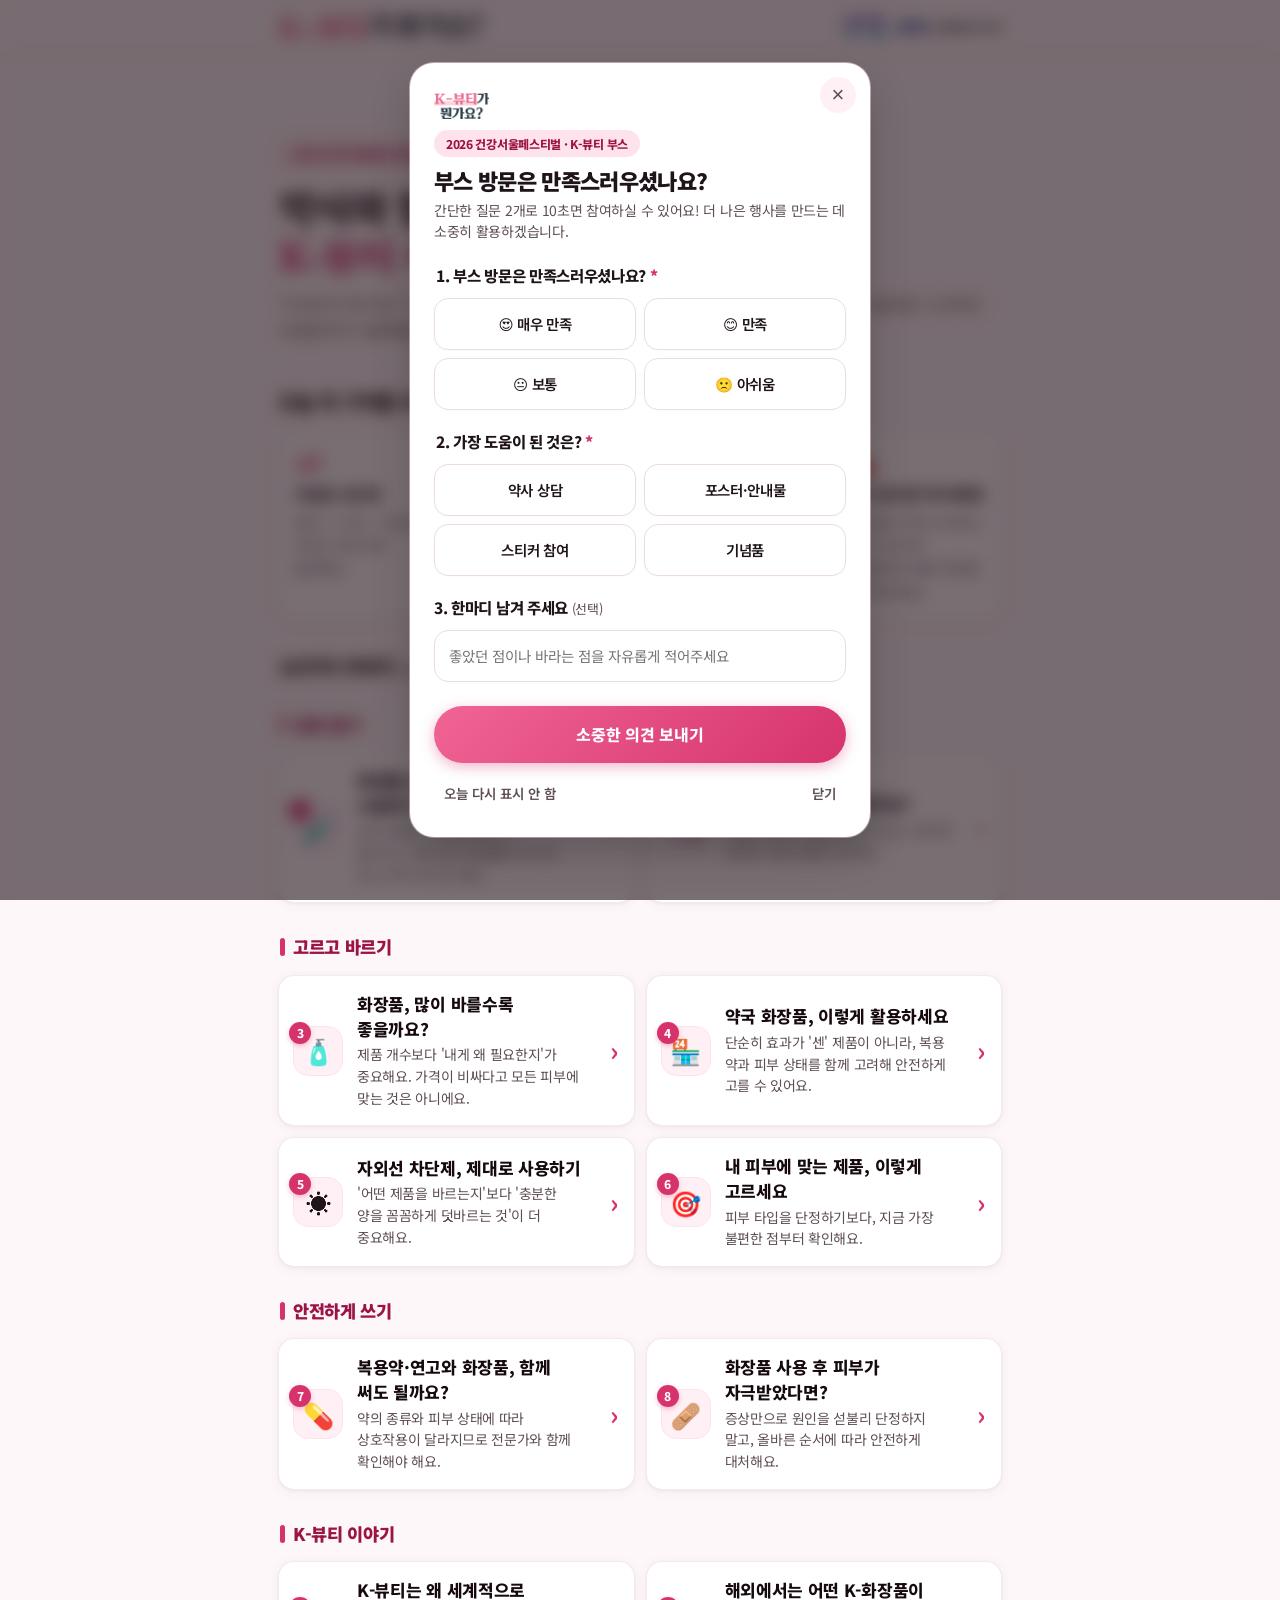
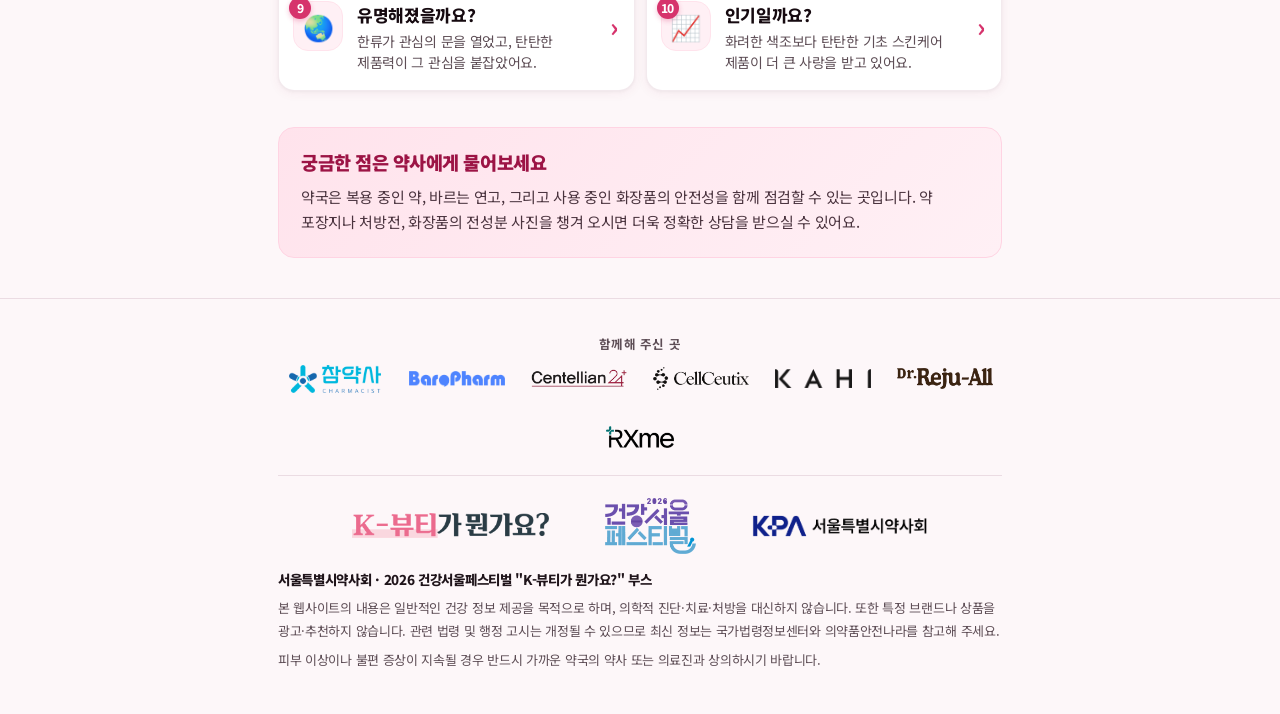
==== commit 38886320: "2" ====
--- a/index.html
+++ b/index.html
@@ -18,7 +18,7 @@
 <link rel="preconnect" href="https://fonts.gstatic.com" crossorigin>
 <link rel="stylesheet" href="https://fonts.googleapis.com/css2?family=Noto+Sans+KR:wght@400;500;700;900&display=swap">
 <link rel="stylesheet" href="https://fonts.googleapis.com/css2?family=Hahmlet:wght@700&display=swap&text=%EC%95%BD%EC%82%AC%EC%99%80%20%ED%95%A8%EA%BB%98%20%EC%9D%BD%EB%8A%94K-%EB%B7%B0%ED%8B%B0%EC%82%AC%EC%9A%A9%EC%84%A4%EB%AA%85%EC%84%9C">
-<link rel="stylesheet" href="assets/style.css?v=1016e">
+<link rel="stylesheet" href="assets/style.css?v=1016f">
 <script>
 /* 예전 주소(index.html#routine)로 들어와도 해당 이야기로 보내 줘요 */
 (function () {
--- a/assets/style.css
+++ b/assets/style.css
@@ -1015,22 +1015,22 @@
 @media (min-width: 900px) { .lg-kb { width: 140px !important; } .bar-kb { height: 20px !important; } .bar-fest { height: 28px !important; } .bar-kpa { height: 13px !important; } }
 .lg-kb { width: 200px !important; } @media (min-width: 900px) { .lg-kb { width: 260px !important; } }
 .bar-kb { height: 20px !important; } @media (min-width: 900px) { .bar-kb { height: 26px !important; } }
-/* 협찬사 로고 */
-.sponsors { margin: 4px 0 18px; padding-bottom: 16px; border-bottom: 1px solid var(--line); text-align: center; }
-.sp-title { font-size: 12.5px; font-weight: 700; color: var(--muted); letter-spacing: .02em; margin-bottom: 12px; }
-.sp-list { list-style: none; margin: 0 auto; padding: 0; display: flex; flex-wrap: wrap; justify-content: center; align-items: center; gap: 14px 12px; max-width: 100%; }
-.sp-list li { flex: 0 0 auto; width: 72px; height: 30px; display: flex; align-items: center; justify-content: center; }
+/* 협찬사 로고 (간격 여유 있게 띄움) */
+.sponsors { margin: 10px 0 22px; padding-bottom: 20px; border-bottom: 1px solid var(--line); text-align: center; }
+.sp-title { font-size: 12.5px; font-weight: 700; color: var(--muted); letter-spacing: .02em; margin-bottom: 16px; }
+.sp-list { list-style: none; margin: 0 auto; padding: 0 4px; display: flex; flex-wrap: wrap; justify-content: center; align-items: center; gap: 16px 18px; max-width: 100%; }
+.sp-list li { flex: 0 0 auto; width: 76px; height: 32px; display: flex; align-items: center; justify-content: center; }
 .sp-list img { max-width: 100%; max-height: 22px; width: auto; height: auto; }
 .sp-list img[alt="알엑스미"] { max-height: 18px; }
-@media (min-width: 900px) { .sp-list { gap: 18px 14px; } .sp-list li { width: 88px; height: 34px; } .sp-list img { max-height: 28px; } .sp-list img[alt="알엑스미"] { max-height: 22px; } }
+@media (min-width: 900px) { .sp-list { gap: 22px 26px; } .sp-list li { width: 96px; height: 36px; } .sp-list img { max-height: 28px; } .sp-list img[alt="알엑스미"] { max-height: 22px; } }
 /* 맨 아래 기관 로고 2배 */
 @media (min-width: 900px) {
   .lg-kbs, .foot-logos .lg-fest { height: 56px !important; } .foot-logos .lg-kpa { height: 22px !important; }
   .foot-logos { gap: 14px 28px; }
 }
-/* 휴대폰: 협찬사 3개 + 4개 */
+/* 휴대폰: 협찬사 3개 + 4개 (로고 간격 띄움) */
 @media (max-width: 899px) {
-  .sp-list { display: grid; grid-template-columns: repeat(12, 1fr); gap: 14px 6px; }
+  .sp-list { display: grid; grid-template-columns: repeat(12, 1fr); gap: 18px 12px; }
   .sp-list li { width: auto; grid-column: span 3; }
   .sp-list li:nth-child(-n+3) { grid-column: span 4; }
 }
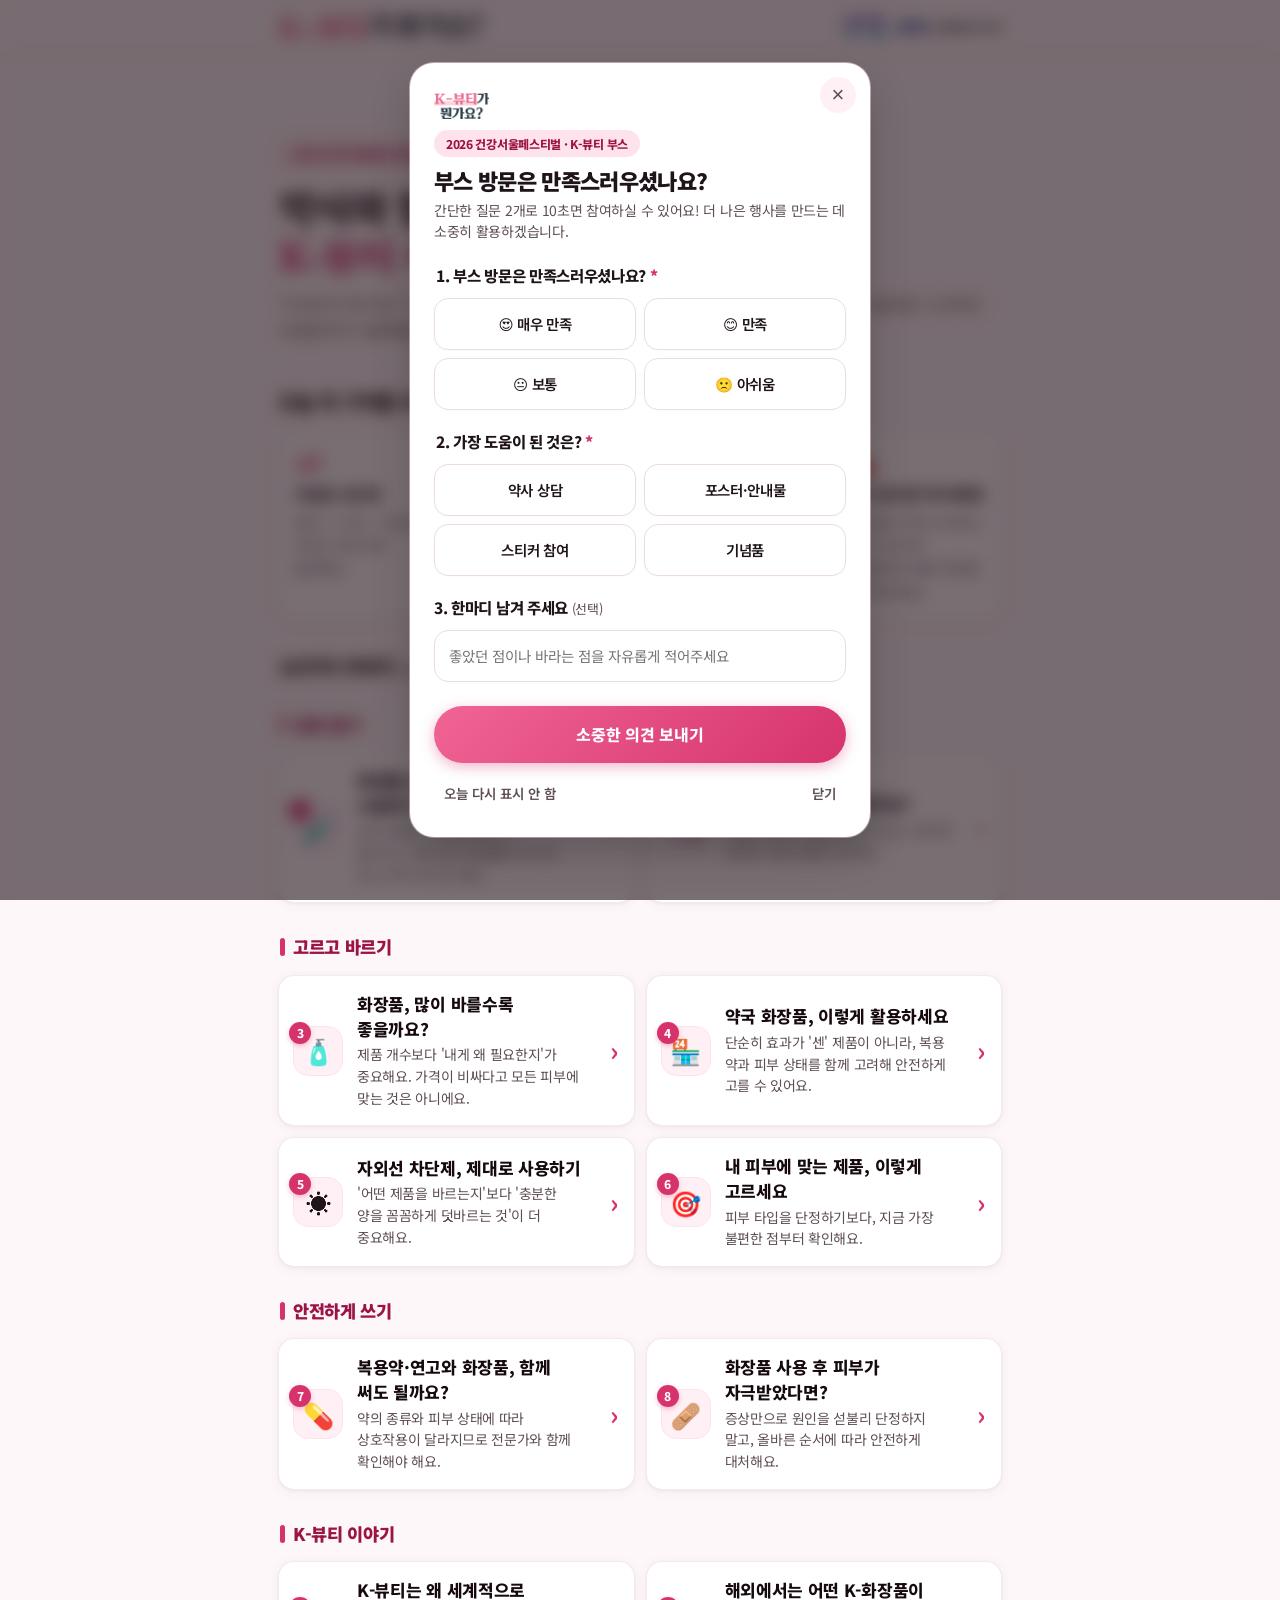
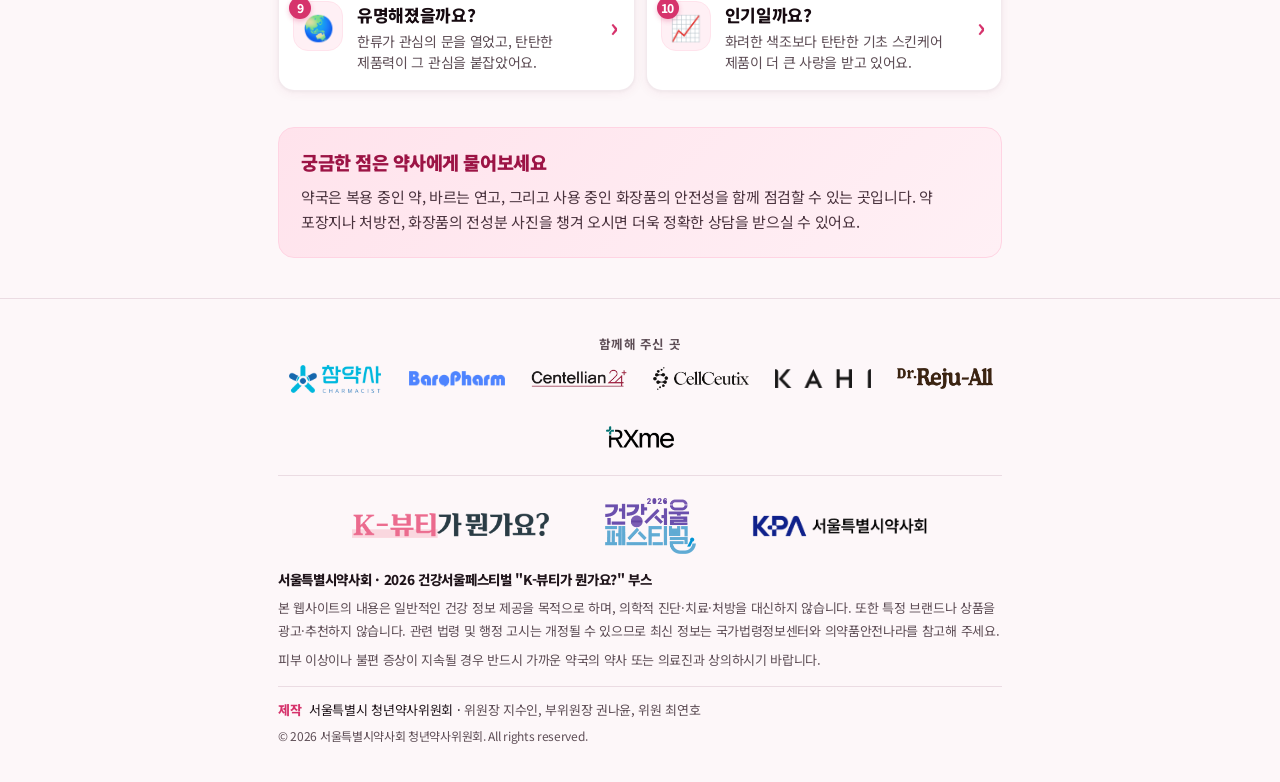
==== commit 1a8a915b: "Add producer credits and copyright to every page footer Co-Authored-By: Claude Opus 5.5 (1M context)" ====
--- a/index.html
+++ b/index.html
@@ -91,6 +91,8 @@
 <p class="org">서울특별시약사회 · 2026 건강서울페스티벌 "K-뷰티가 뭔가요?" 부스</p>
 <p>본 웹사이트의 내용은 일반적인 건강 정보 제공을 목적으로 하며, 의학적 진단·치료·처방을 대신하지 않습니다. 또한 특정 브랜드나 상품을 광고·추천하지 않습니다. 관련 법령 및 행정 고시는 개정될 수 있으므로 최신 정보는 국가법령정보센터와 의약품안전나라를 참고해 주세요.</p>
 <p>피부 이상이나 불편 증상이 지속될 경우 반드시 가까운 약국의 약사 또는 의료진과 상의하시기 바랍니다.</p>
+<div class="credits"><p class="credit"><b>제작</b> 서울특별시 청년약사위원회<span class="sep"> · </span><span class="names">위원장 지수인, 부위원장 권나윤, 위원 최연호</span></p>
+<p class="copy">© 2026 서울특별시약사회 청년약사위원회. All rights reserved.</p></div>
 </div></footer>
 <div class="survey" id="survey" hidden role="dialog" aria-modal="true" aria-labelledby="sv-title">
   <div class="sv-box">
--- a/assets/style.css
+++ b/assets/style.css
@@ -1045,3 +1045,10 @@
   .foot-logos { gap: 14px 56px !important; }
   .foot-logos .lg-kbs { height: 25px !important; }
 }
+/* 제작·저작권 */
+.foot .credits { margin-top: 14px; padding-top: 12px; border-top: 1px solid var(--line); }
+.foot .credit { font-size: 13px; color: var(--ink); margin-bottom: 4px; }
+.foot .credit b { color: var(--brand); font-weight: 800; margin-right: 4px; }
+.foot .credit .names { color: var(--muted); }
+.foot .copy { font-size: 12px; color: var(--muted); margin-bottom: 0; }
+@media (max-width: 639px) { .foot .credit .sep { display: none; } .foot .credit .names { display: block; margin-top: 2px; } }
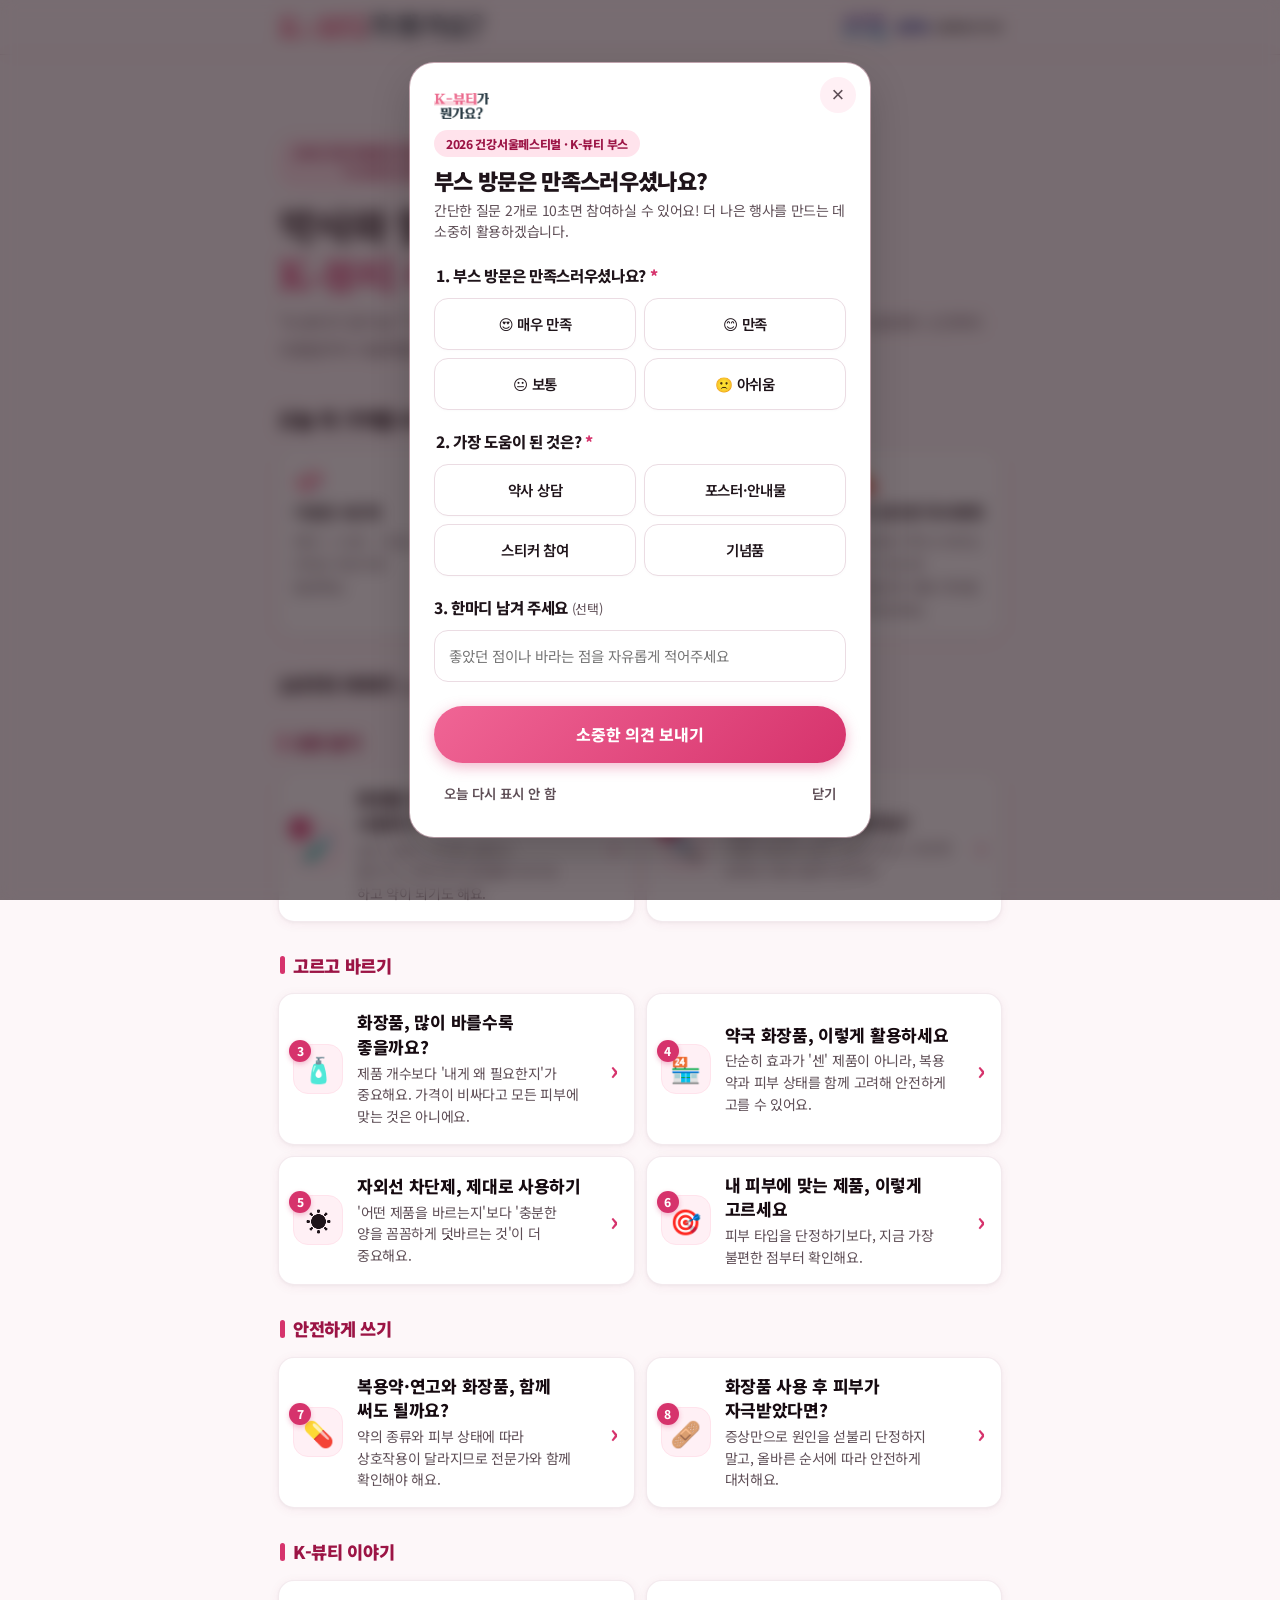
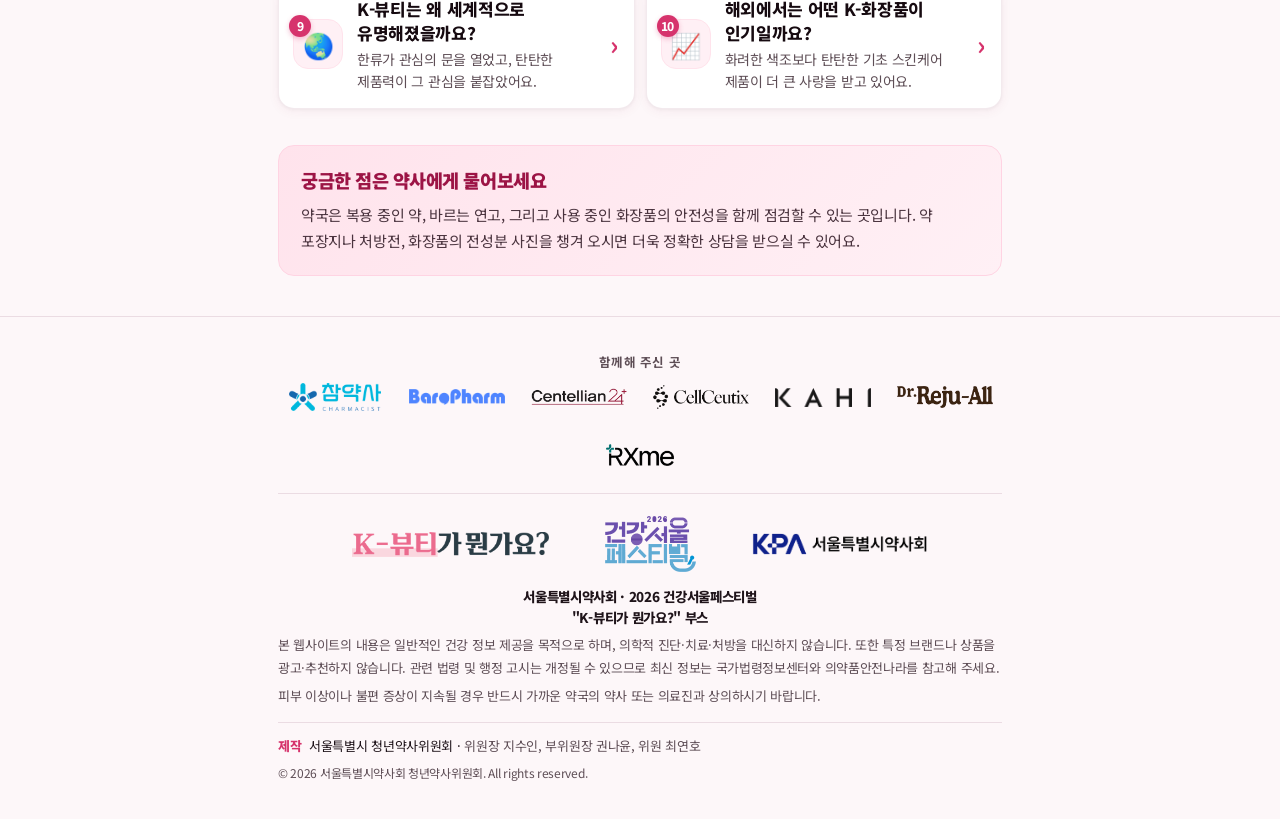
==== commit cff49846: "Two-line centered event name; shimmering hero title with sparkles Co-Authored-By: Claude Opus 5.5 (1" ====
--- a/index.html
+++ b/index.html
@@ -38,8 +38,8 @@
 
 <main id="main" class="wrap">
 <section class="hero">
-<span class="eyebrow">2026 건강서울페스티벌 · 서울특별시약사회 "K-뷰티가 뭔가요?" 부스</span>
-<h1>약사와 함께 읽는<br><span>K-뷰티 사용 설명서</span></h1>
+<span class="eyebrow">2026 건강서울페스티벌 · 서울특별시약사회<br>"K-뷰티가 뭔가요?" 부스</span>
+<h1><span class="l1">약사와 함께 읽는</span><i class="spark s1" aria-hidden="true">✦</i><br><span class="l2">K-뷰티 사용 설명서</span><i class="spark s2" aria-hidden="true">✦</i></h1>
 <p class="lead">"K-뷰티가 뭔가요?" 부스에서 나눈 유익한 정보들을 더 자세히 만나보세요. 화장품 성분부터 올바른 스킨케어 사용법까지 서울특별시약사회 약사들이 알기 쉽게 정리했습니다.</p>
 </section>
 
@@ -88,7 +88,7 @@
 <footer class="foot"><div class="wrap">
 <section class="sponsors" aria-label="함께해 주신 곳"><p class="sp-title">함께해 주신 곳</p><ul class="sp-list"><li><img src="assets/sponsors/01-charmacist.png" alt="참약사" loading="lazy"></li><li><img src="assets/sponsors/02-baropharm.png" alt="바로팜" loading="lazy"></li><li><img src="assets/sponsors/03-centellian24.png" alt="센텔리안24" loading="lazy"></li><li><img src="assets/sponsors/04-cellceutix.png" alt="셀슈틱스" loading="lazy"></li><li><img src="assets/sponsors/05-kahi.png" alt="가히" loading="lazy"></li><li><img src="assets/sponsors/06-dr-reju-all.png" alt="닥터리쥬올" loading="lazy"></li><li><img src="assets/sponsors/07-rxme.png" alt="알엑스미" loading="lazy"></li></ul></section>
 <div class="logos foot-logos"><img src="assets/logo-kbeauty-1line.png" alt="K-뷰티가 뭔가요?" class="lg-kbs"><img src="assets/logo-festival.png" alt="2026 건강서울페스티벌" class="lg-fest"><img src="assets/logo-kpa.png" alt="서울특별시약사회" class="lg-kpa"></div>
-<p class="org">서울특별시약사회 · 2026 건강서울페스티벌 "K-뷰티가 뭔가요?" 부스</p>
+<p class="org">서울특별시약사회 · 2026 건강서울페스티벌<br>"K-뷰티가 뭔가요?" 부스</p>
 <p>본 웹사이트의 내용은 일반적인 건강 정보 제공을 목적으로 하며, 의학적 진단·치료·처방을 대신하지 않습니다. 또한 특정 브랜드나 상품을 광고·추천하지 않습니다. 관련 법령 및 행정 고시는 개정될 수 있으므로 최신 정보는 국가법령정보센터와 의약품안전나라를 참고해 주세요.</p>
 <p>피부 이상이나 불편 증상이 지속될 경우 반드시 가까운 약국의 약사 또는 의료진과 상의하시기 바랍니다.</p>
 <div class="credits"><p class="credit"><b>제작</b> 서울특별시 청년약사위원회<span class="sep"> · </span><span class="names">위원장 지수인, 부위원장 권나윤, 위원 최연호</span></p>
--- a/assets/style.css
+++ b/assets/style.css
@@ -1052,3 +1052,19 @@
 .foot .credit .names { color: var(--muted); }
 .foot .copy { font-size: 12px; color: var(--muted); margin-bottom: 0; }
 @media (max-width: 639px) { .foot .credit .sep { display: none; } .foot .credit .names { display: block; margin-top: 2px; } }
+/* 두 줄 행사명, 가운데 정렬 */
+.eyebrow { text-align: center; line-height: 1.55; border-radius: 18px; padding: 6px 16px; }
+.foot .org { text-align: center; line-height: 1.55; }
+/* 첫 화면 제목 반짝임 */
+.hero h1 .l1, .hero h1 .l2 { -webkit-background-clip: text; background-clip: text; color: transparent; background-size: 250% 100%; animation: kb-shine 3.6s ease-in-out infinite; }
+.hero h1 .l1 { background-image: linear-gradient(100deg, #2f2329 0%, #2f2329 38%, #ff8fb8 50%, #2f2329 62%, #2f2329 100%); }
+.hero h1 .l2 { background-image: linear-gradient(100deg, #e64980 0%, #b8336a 38%, #fff0f5 50%, #b8336a 62%, #e64980 100%); animation-delay: .35s; }
+@keyframes kb-shine { 0% { background-position: 120% 0; } 60%, 100% { background-position: -20% 0; } }
+.hero h1 .spark { font-style: normal; display: inline-block; font-size: .42em; color: #f06595; vertical-align: super; margin-left: 4px; animation: kb-twinkle 1.8s ease-in-out infinite; }
+.hero h1 .spark.s2 { color: #fcc419; animation-delay: .9s; font-size: .5em; }
+@keyframes kb-twinkle { 0%, 100% { opacity: .15; transform: scale(.6) rotate(0deg); } 50% { opacity: 1; transform: scale(1.15) rotate(20deg); } }
+@media (prefers-reduced-motion: reduce) {
+  .hero h1 .l1, .hero h1 .l2, .hero h1 .spark { animation: none; }
+  .hero h1 .l1, .hero h1 .l2 { background-position: 0 0; }
+  .hero h1 .spark { opacity: 1; }
+}
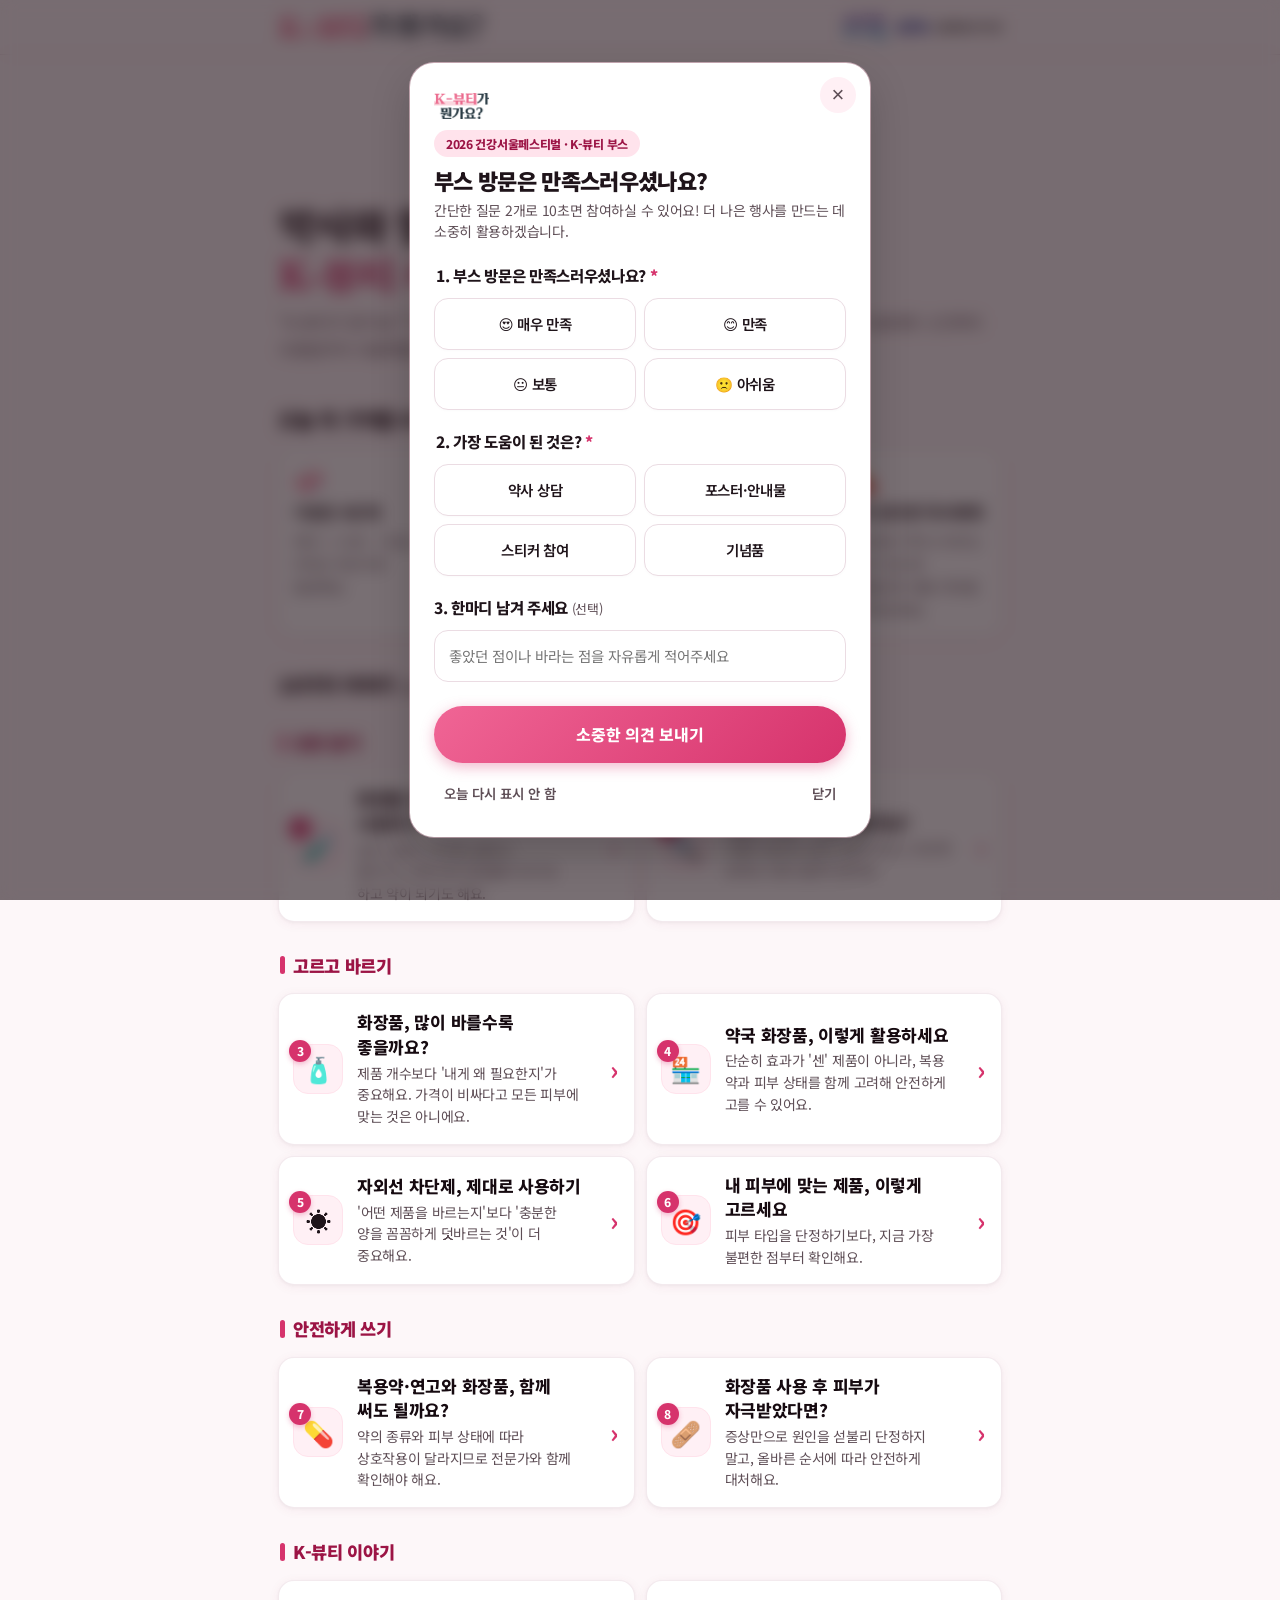
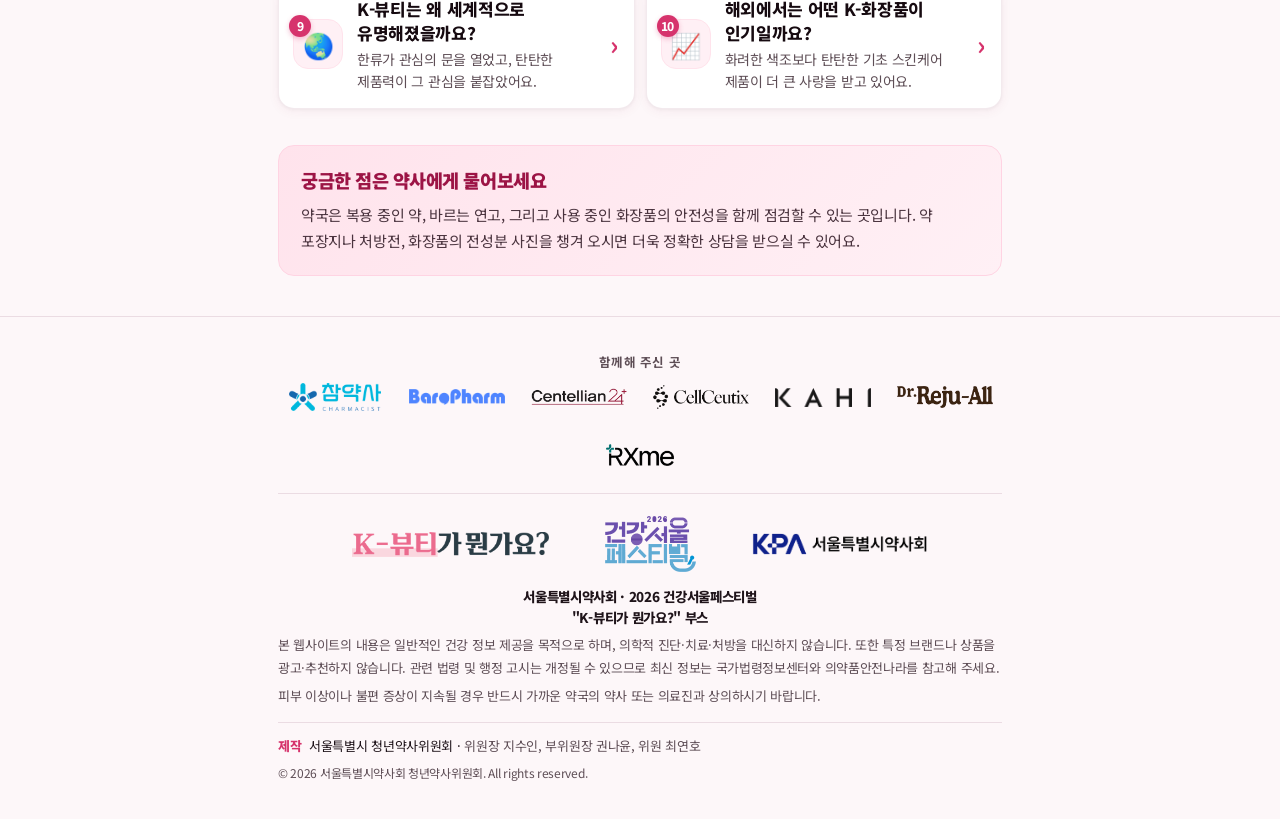
==== commit f5e5c4a2: "Hero title keeps original colors with a left-to-right light sweep; center event pill; fix stale CSS " ====
--- a/index.html
+++ b/index.html
@@ -18,7 +18,7 @@
 <link rel="preconnect" href="https://fonts.gstatic.com" crossorigin>
 <link rel="stylesheet" href="https://fonts.googleapis.com/css2?family=Noto+Sans+KR:wght@400;500;700;900&display=swap">
 <link rel="stylesheet" href="https://fonts.googleapis.com/css2?family=Hahmlet:wght@700&display=swap&text=%EC%95%BD%EC%82%AC%EC%99%80%20%ED%95%A8%EA%BB%98%20%EC%9D%BD%EB%8A%94K-%EB%B7%B0%ED%8B%B0%EC%82%AC%EC%9A%A9%EC%84%A4%EB%AA%85%EC%84%9C">
-<link rel="stylesheet" href="assets/style.css?v=1016f">
+<link rel="stylesheet" href="assets/style.css?v=1018c">
 <script>
 /* 예전 주소(index.html#routine)로 들어와도 해당 이야기로 보내 줘요 */
 (function () {
--- a/assets/style.css
+++ b/assets/style.css
@@ -1053,18 +1053,25 @@
 .foot .copy { font-size: 12px; color: var(--muted); margin-bottom: 0; }
 @media (max-width: 639px) { .foot .credit .sep { display: none; } .foot .credit .names { display: block; margin-top: 2px; } }
 /* 두 줄 행사명, 가운데 정렬 */
-.eyebrow { text-align: center; line-height: 1.55; border-radius: 18px; padding: 6px 16px; }
+.eyebrow { display: block; width: fit-content; max-width: 100%; margin-left: auto; margin-right: auto; text-align: center; line-height: 1.55; border-radius: 18px; padding: 6px 16px; }
 .foot .org { text-align: center; line-height: 1.55; }
-/* 첫 화면 제목 반짝임 */
-.hero h1 .l1, .hero h1 .l2 { -webkit-background-clip: text; background-clip: text; color: transparent; background-size: 250% 100%; animation: kb-shine 3.6s ease-in-out infinite; }
-.hero h1 .l1 { background-image: linear-gradient(100deg, #2f2329 0%, #2f2329 38%, #ff8fb8 50%, #2f2329 62%, #2f2329 100%); }
-.hero h1 .l2 { background-image: linear-gradient(100deg, #e64980 0%, #b8336a 38%, #fff0f5 50%, #b8336a 62%, #e64980 100%); animation-delay: .35s; }
-@keyframes kb-shine { 0% { background-position: 120% 0; } 60%, 100% { background-position: -20% 0; } }
+/* 첫 화면 제목: 글씨색은 그대로, 빛줄기가 왼쪽에서 오른쪽으로 지나가요 */
+.hero h1 .l1, .hero h1 .l2 {
+  -webkit-background-clip: text; background-clip: text; color: transparent;
+  background-repeat: no-repeat; background-size: 300% 100%, 100% 100%;
+  background-position: 100% 0, 0 0;
+  animation: kb-sweep 3.8s cubic-bezier(.55,.05,.35,1) infinite;
+}
+.hero h1 .l1 { background-image: linear-gradient(105deg, rgba(255,255,255,0) 43%, rgba(255,228,240,.85) 47.5%, rgba(255,253,244,1) 50%, rgba(255,228,240,.85) 52.5%, rgba(255,255,255,0) 57%), linear-gradient(var(--ink), var(--ink)); }
+.hero h1 .l2 { background-image: linear-gradient(105deg, rgba(255,255,255,0) 43%, rgba(255,240,246,.9) 47.5%, rgba(255,255,250,1) 50%, rgba(255,240,246,.9) 52.5%, rgba(255,255,255,0) 57%), linear-gradient(120deg, #e64980, var(--brand-deep)); animation-delay: .22s; }
+@keyframes kb-sweep { 0% { background-position: 100% 0, 0 0; } 42%, 100% { background-position: 0% 0, 0 0; } }
+.hero h1 { animation: kb-glory 3.8s ease-in-out infinite; }
+@keyframes kb-glory { 0%, 6% { filter: drop-shadow(0 0 0 rgba(255,150,195,0)); } 24% { filter: drop-shadow(0 0 10px rgba(255,150,195,.55)); } 50%, 100% { filter: drop-shadow(0 0 0 rgba(255,150,195,0)); } }
 .hero h1 .spark { font-style: normal; display: inline-block; font-size: .42em; color: #f06595; vertical-align: super; margin-left: 4px; animation: kb-twinkle 1.8s ease-in-out infinite; }
 .hero h1 .spark.s2 { color: #fcc419; animation-delay: .9s; font-size: .5em; }
 @keyframes kb-twinkle { 0%, 100% { opacity: .15; transform: scale(.6) rotate(0deg); } 50% { opacity: 1; transform: scale(1.15) rotate(20deg); } }
 @media (prefers-reduced-motion: reduce) {
-  .hero h1 .l1, .hero h1 .l2, .hero h1 .spark { animation: none; }
-  .hero h1 .l1, .hero h1 .l2 { background-position: 0 0; }
+  .hero h1, .hero h1 .l1, .hero h1 .l2, .hero h1 .spark { animation: none; }
+  .hero h1 .l1, .hero h1 .l2 { background-position: 100% 0, 0 0; }
   .hero h1 .spark { opacity: 1; }
 }
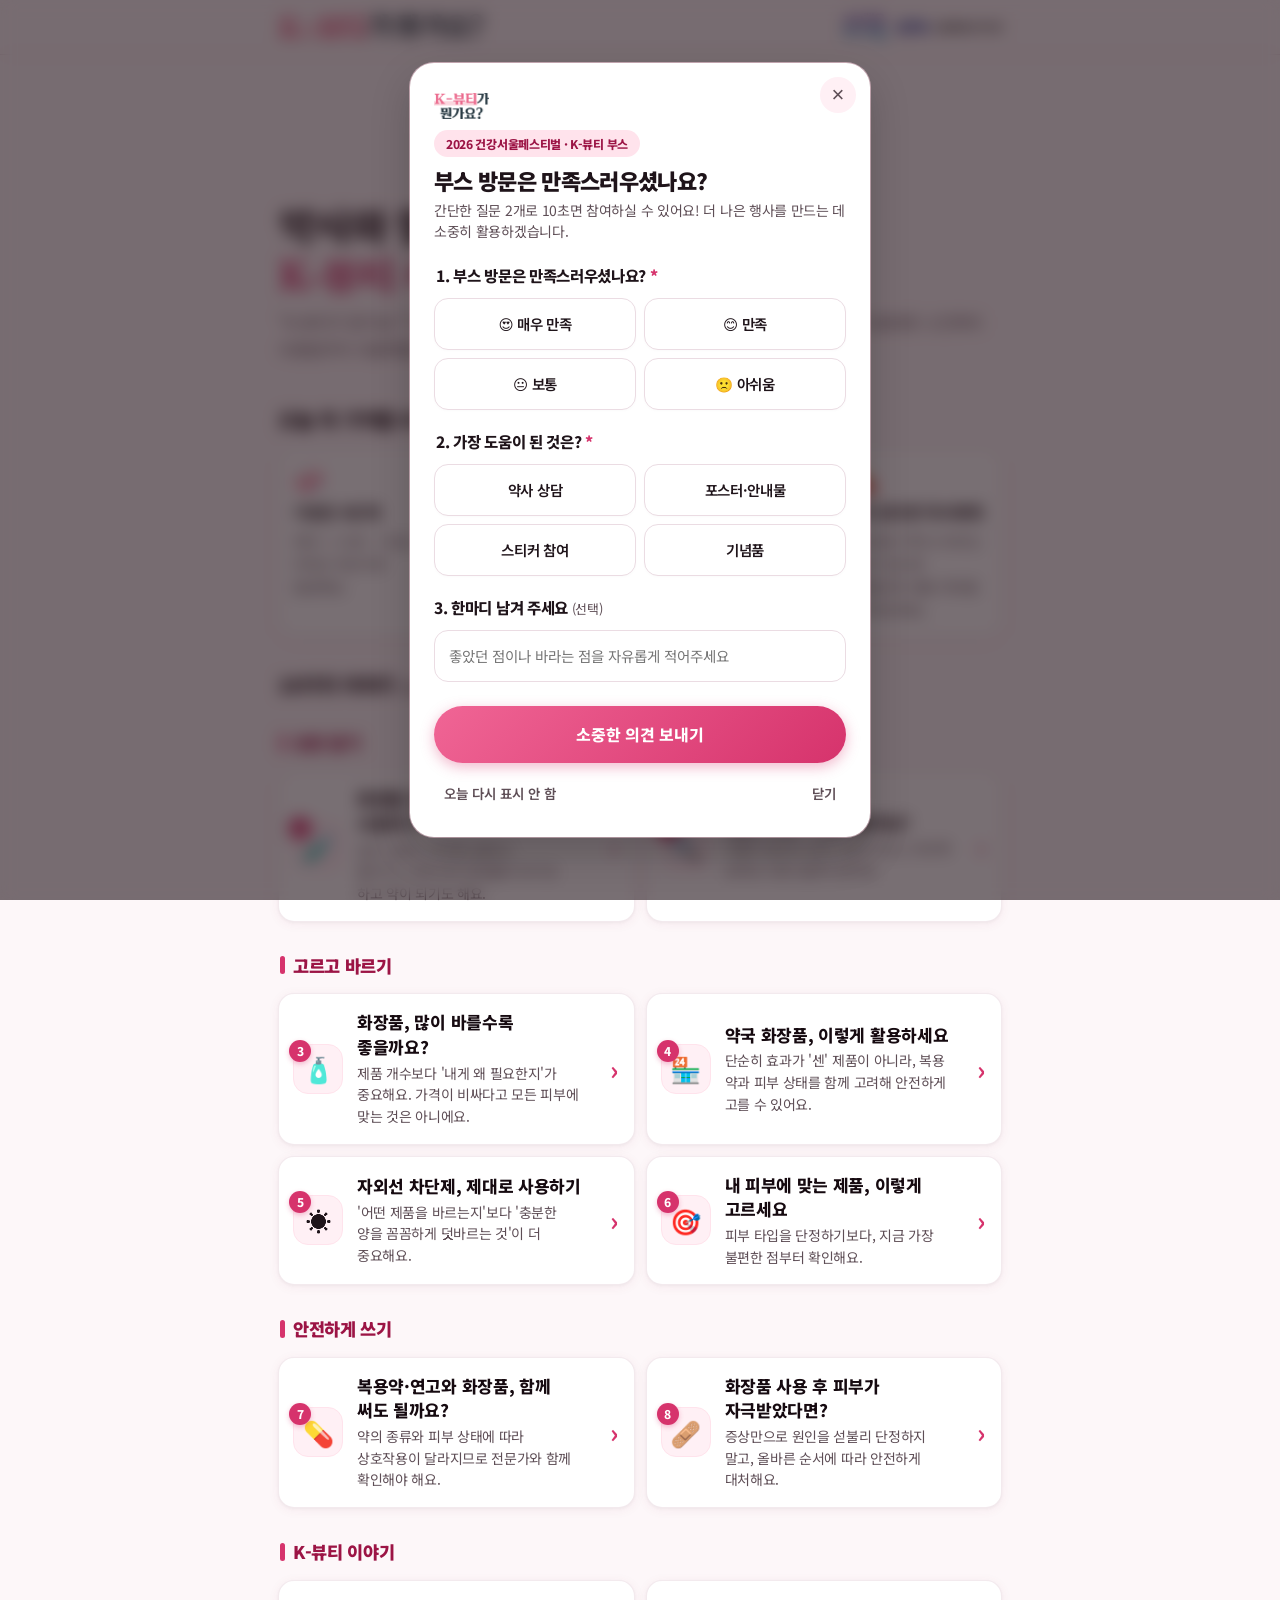
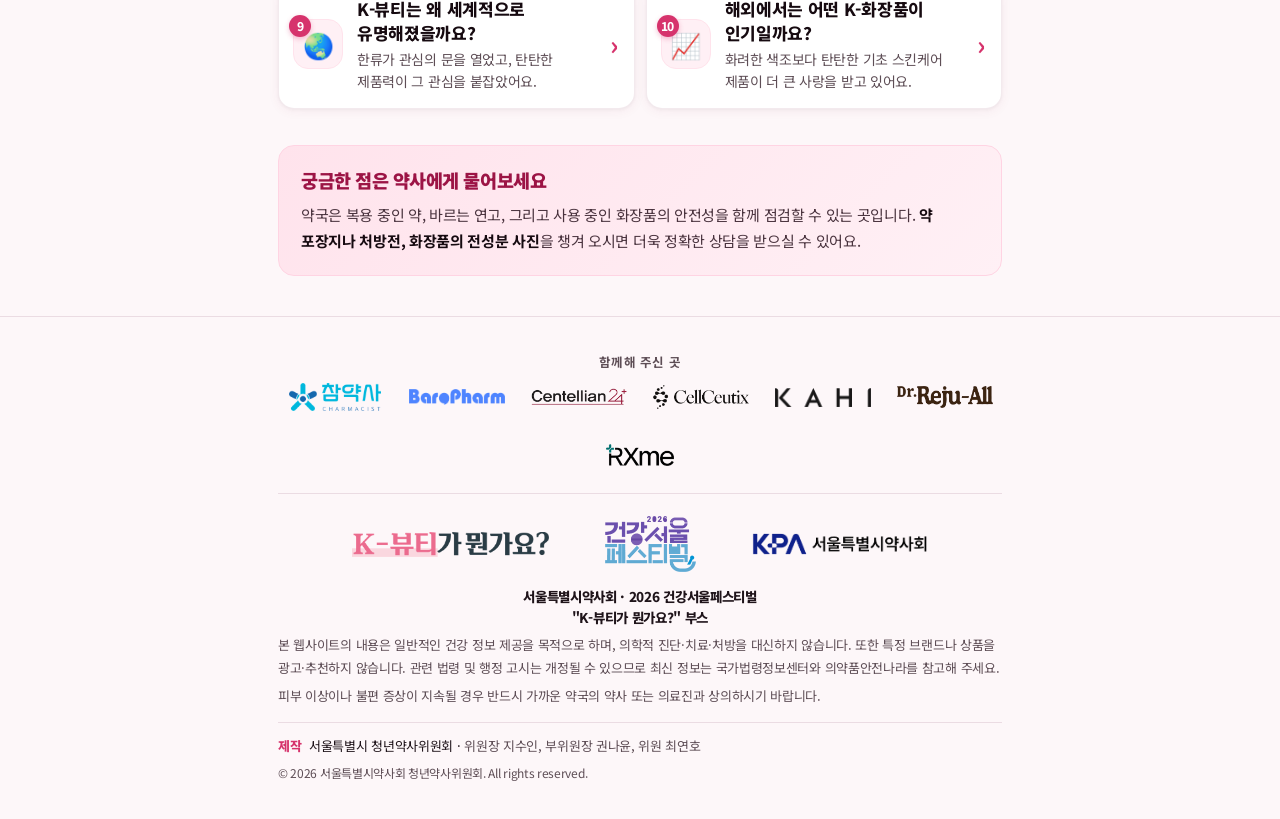
==== commit 8e22195e: "Align content with final A3 booklet, fix inaccuracies, remove brand names, bold key sentences Co-Aut" ====
--- a/index.html
+++ b/index.html
@@ -18,7 +18,7 @@
 <link rel="preconnect" href="https://fonts.gstatic.com" crossorigin>
 <link rel="stylesheet" href="https://fonts.googleapis.com/css2?family=Noto+Sans+KR:wght@400;500;700;900&display=swap">
 <link rel="stylesheet" href="https://fonts.googleapis.com/css2?family=Hahmlet:wght@700&display=swap&text=%EC%95%BD%EC%82%AC%EC%99%80%20%ED%95%A8%EA%BB%98%20%EC%9D%BD%EB%8A%94K-%EB%B7%B0%ED%8B%B0%EC%82%AC%EC%9A%A9%EC%84%A4%EB%AA%85%EC%84%9C">
-<link rel="stylesheet" href="assets/style.css?v=1018c">
+<link rel="stylesheet" href="assets/style.css?v=1018d">
 <script>
 /* 예전 주소(index.html#routine)로 들어와도 해당 이야기로 보내 줘요 */
 (function () {
@@ -47,7 +47,7 @@
 <ul class="key-grid">
 <li><span class="ic" aria-hidden="true">🧼</span><b>기본은 4단계</b>세안 → 수분 → 보습 → 자외선 차단이면 충분해요.</li>
 <li><span class="ic" aria-hidden="true">🧪</span><b>새 제품은 하나씩</b>팔 안쪽에 먼저 발라 보고, 한 번에 하나씩 시작해요.</li>
-<li><span class="ic" aria-hidden="true">☀️</span><b>선크림은 넉넉히</b>얼굴 전체에 손가락 두 마디 정도를 바르고, 야외에서는 2~3시간마다 덧발라요.</li>
+<li><span class="ic" aria-hidden="true">☀️</span><b>선크림은 넉넉히</b>얼굴 전체에 손가락 두 마디 정도를 바르고, 야외에서는 약 2시간마다 덧발라요.</li>
 <li><span class="ic" aria-hidden="true">💊</span><b>약이 있다면 약사에게</b>복용 중인 약이나 바르는 연고가 있다면 화장품과의 병용 여부를 함께 확인해요.</li>
 </ul>
 
@@ -81,7 +81,7 @@
 
 <section class="ask">
 <h2>궁금한 점은 약사에게 물어보세요</h2>
-<p>약국은 복용 중인 약, 바르는 연고, 그리고 사용 중인 화장품의 안전성을 함께 점검할 수 있는 곳입니다. 약 포장지나 처방전, 화장품의 전성분 사진을 챙겨 오시면 더욱 정확한 상담을 받으실 수 있어요.</p>
+<p>약국은 복용 중인 약, 바르는 연고, 그리고 사용 중인 화장품의 안전성을 함께 점검할 수 있는 곳입니다. <strong>약 포장지나 처방전, 화장품의 전성분 사진</strong>을 챙겨 오시면 더욱 정확한 상담을 받으실 수 있어요.</p>
 </section>
 </main>
 
--- a/assets/style.css
+++ b/assets/style.css
@@ -1075,3 +1075,11 @@
   .hero h1 .l1, .hero h1 .l2 { background-position: 100% 0, 0 0; }
   .hero h1 .spark { opacity: 1; }
 }
+/* 맨 아래 로고 세 개: 모바일에서 더 크게, 글자 크기를 키워도 한 줄로 나란히 */
+@media (max-width: 899px) {
+  .foot-logos { flex-wrap: nowrap !important; justify-content: center; gap: 0 4% !important; }
+  .foot .foot-logos img { flex: 0 1 auto; min-width: 0; height: auto !important; }
+  .foot-logos .lg-kbs { width: 37%; max-width: 197px; }
+  .foot-logos .lg-fest { width: 17.5%; max-width: 90px; }
+  .foot-logos .lg-kpa { width: 33.5%; max-width: 176px; }
+}
